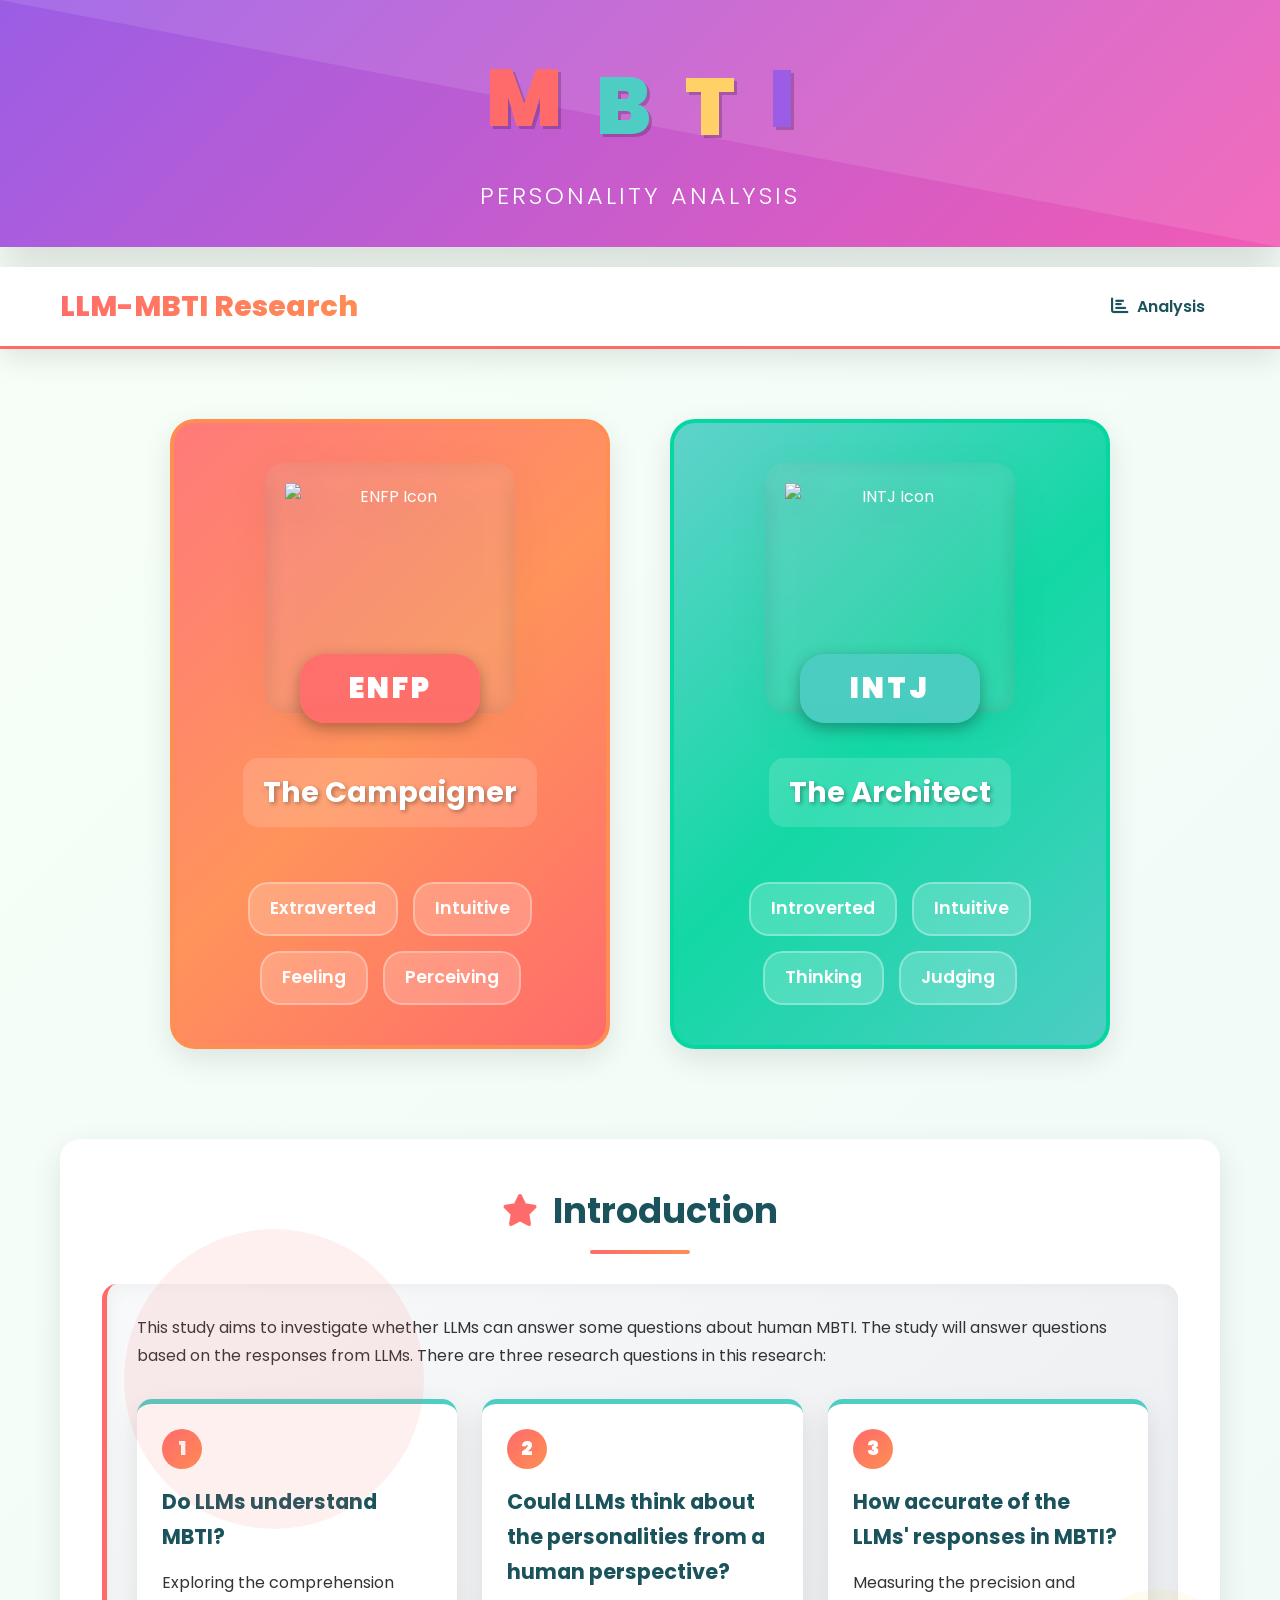
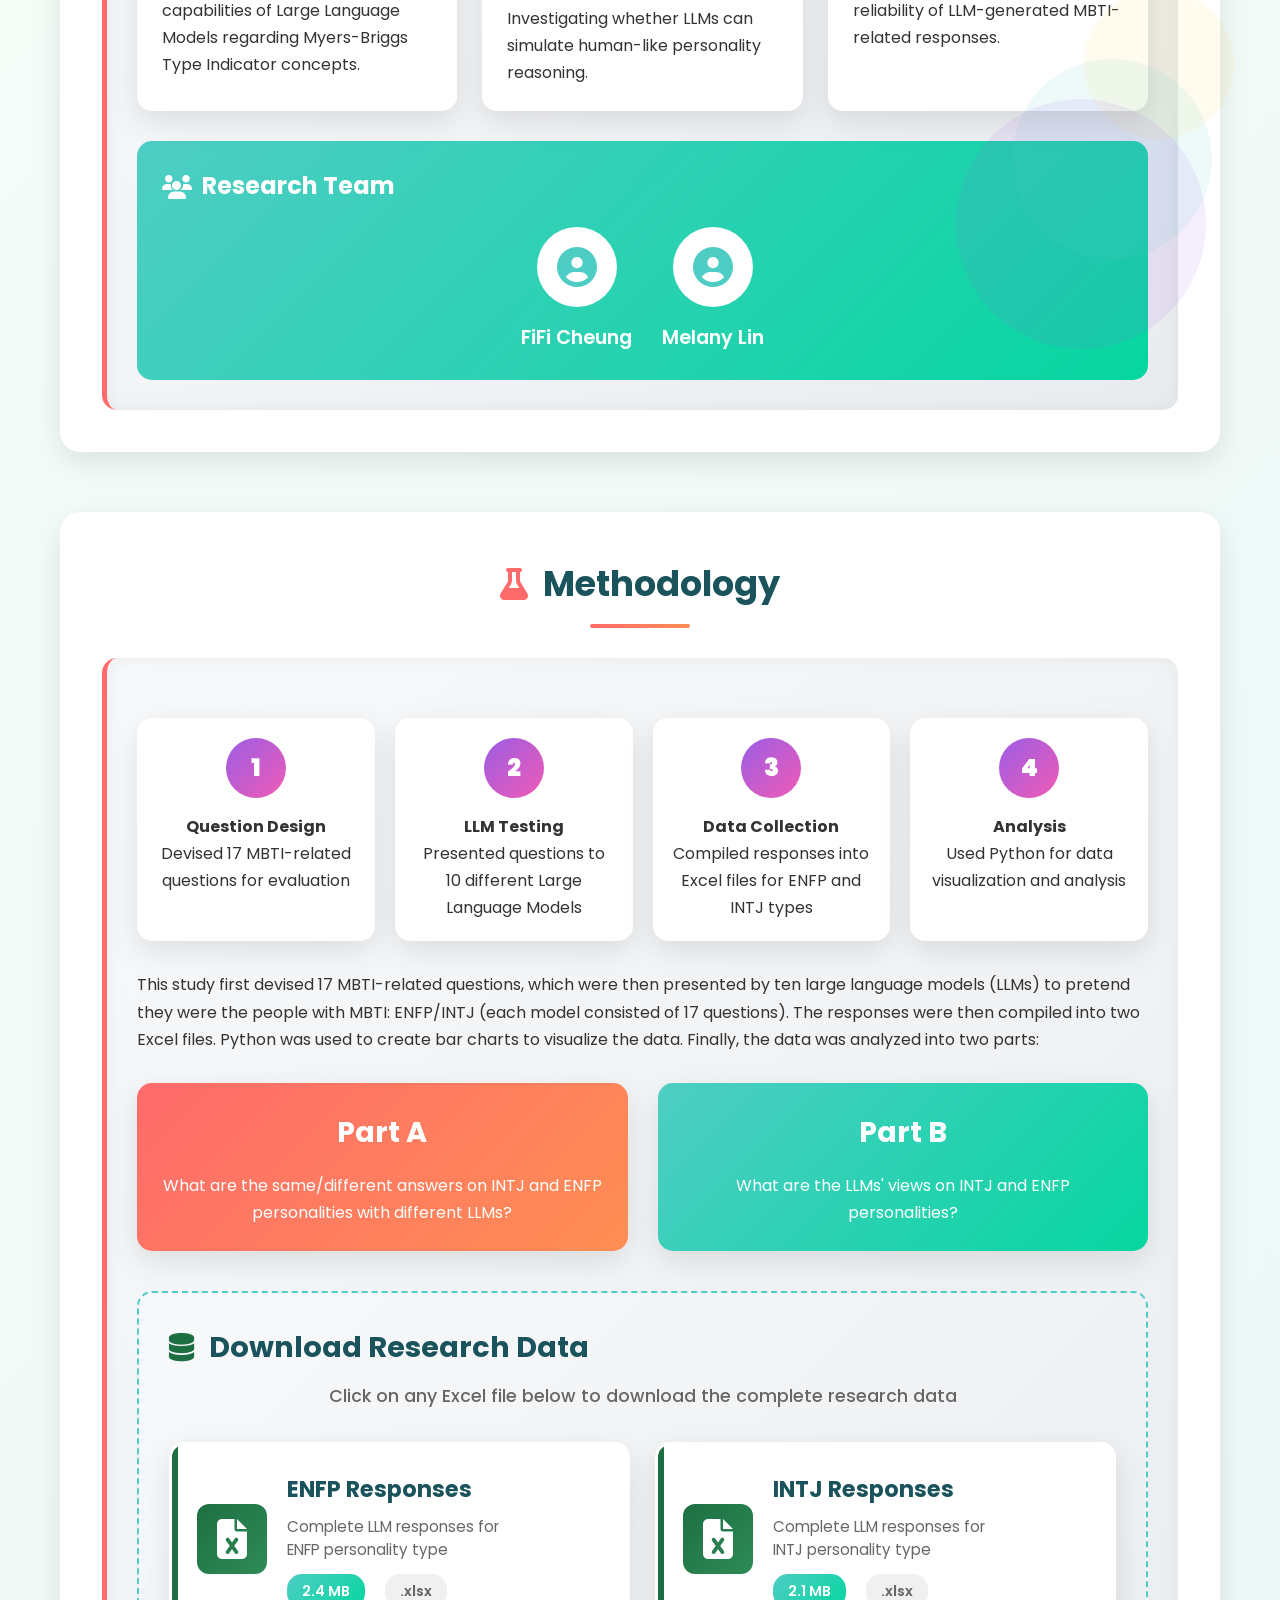
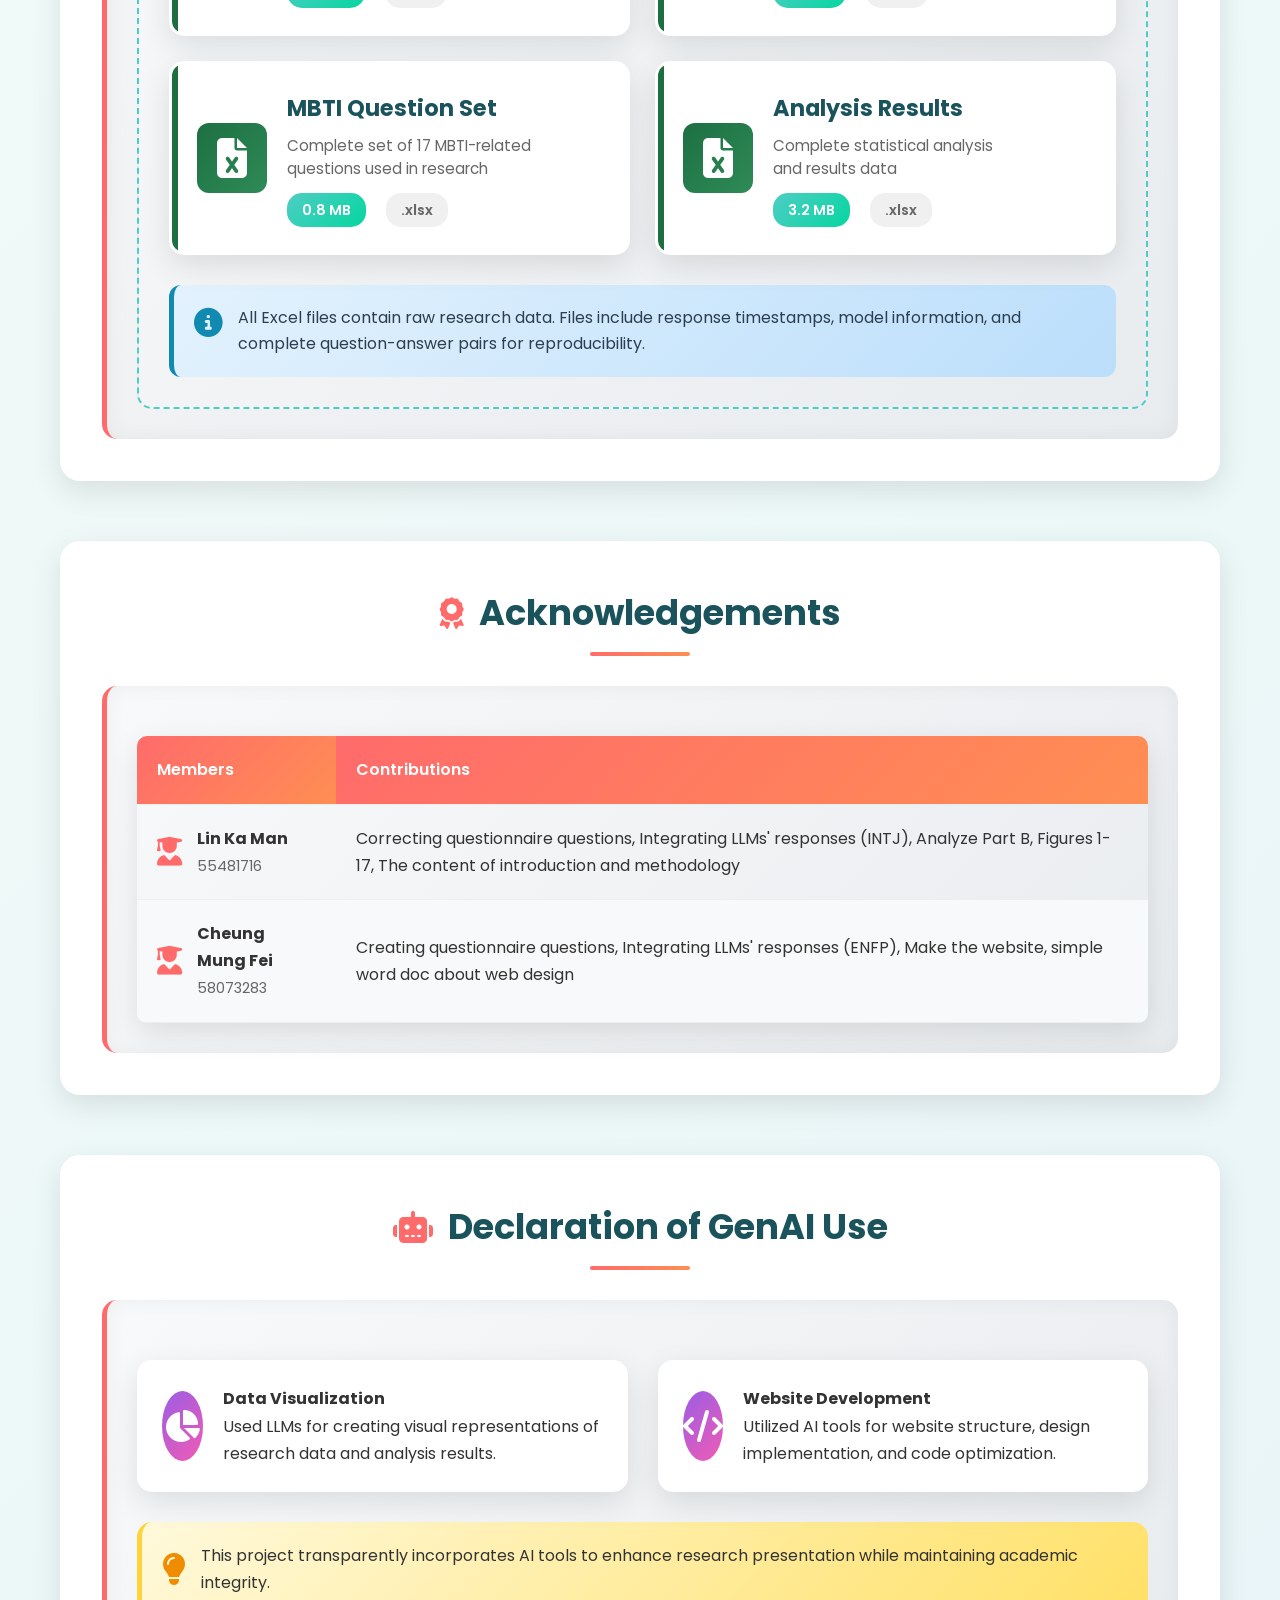
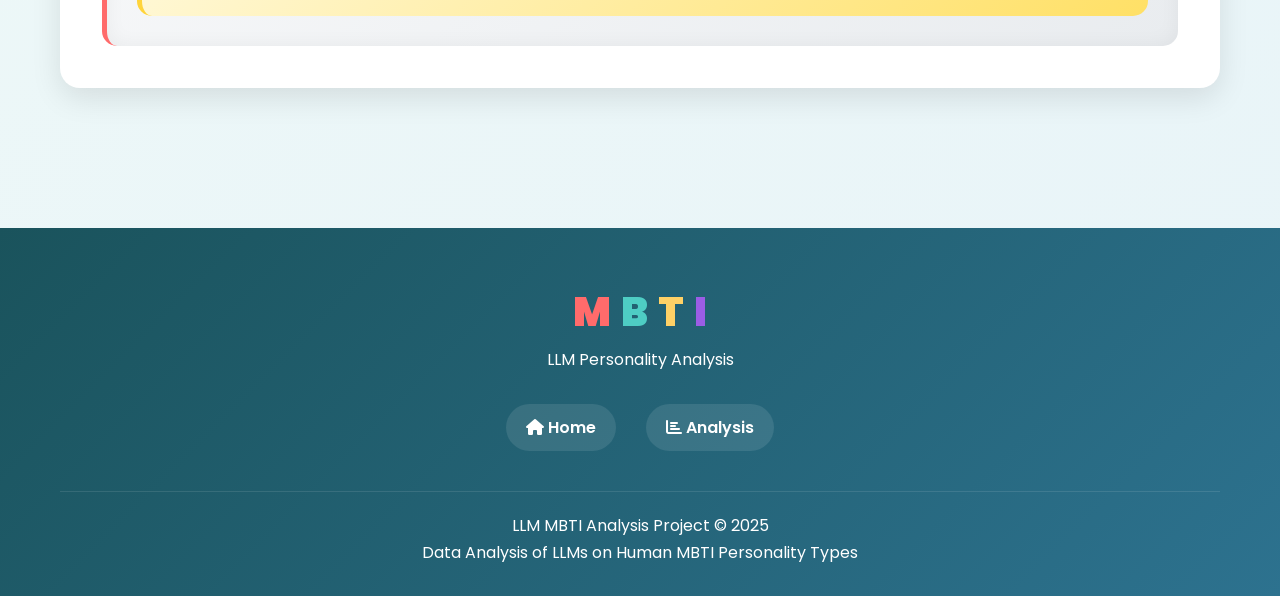
==== index.html @ 57692fe9 "Update index.html Fix: Update image paths for GitHub Pages - Added ./ prefix to all image paths - " ====
<!DOCTYPE html>
<html lang="en">
<head>
    <meta charset="UTF-8">
    <meta name="viewport" content="width=device-width, initial-scale=1.0">
    <title>LLM MBTI Analysis - Home</title>
    <link rel="stylesheet" href="styles.css">
    <link rel="stylesheet" href="https://cdnjs.cloudflare.com/ajax/libs/font-awesome/6.4.0/css/all.min.css">
    <link href="https://fonts.googleapis.com/css2?family=Poppins:wght@300;400;600;700;800&family=Quicksand:wght@400;500;600&display=swap" rel="stylesheet">
</head>
<body>
    <!-- MBTI Big Heading -->
    <div class="mbti-header">
        <div class="mbti-container">
            <div class="mbti-letter">M</div>
            <div class="mbti-letter">B</div>
            <div class="mbti-letter">T</div>
            <div class="mbti-letter">I</div>
            <div class="mbti-subtitle">Personality Analysis</div>
        </div>
    </div>

    <nav class="navbar">
        <div class="nav-container">
            <a href="index.html" class="logo">LLM-MBTI Research</a>
            <ul class="nav-menu">
                <li><a href="index.html" class="active"><i class="fas fa-home"></i> Home</a></li>
                <li><a href="analysis.html"><i class="fas fa-chart-bar"></i> Analysis</a></li>
            </ul>
            <div class="nav-toggle">
                <i class="fas fa-bars"></i>
            </div>
        </div>
    </nav>

    <div class="personality-banner">
        <div class="personality-type enfp">
            <!-- Replace this with your ENFP image -->
            <div class="type-image-container">
                <img src="./images/enfp-icon.png" alt="ENFP Icon" class="type-image">
                <div class="type-label">ENFP</div>
            </div>
            <div class="type-desc">The Campaigner</div>
            <div class="type-traits">
                <span class="trait">Extraverted</span>
                <span class="trait">Intuitive</span>
                <span class="trait">Feeling</span>
                <span class="trait">Perceiving</span>
            </div>
        </div>
        <div class="personality-type intj">
            <!-- Replace this with your INTJ image -->
            <div class="type-image-container">
                <img src="./images/intj-icon.png" alt="INTJ Icon" class="type-image">
                <div class="type-label">INTJ</div>
            </div>
            <div class="type-desc">The Architect</div>
            <div class="type-traits">
                <span class="trait">Introverted</span>
                <span class="trait">Intuitive</span>
                <span class="trait">Thinking</span>
                <span class="trait">Judging</span>
            </div>
        </div>
    </div>

    <main class="container">
        <div class="floating-shapes">
            <div class="shape shape1"></div>
            <div class="shape shape2"></div>
            <div class="shape shape3"></div>
            <div class="shape shape4"></div>
        </div>

        <section class="section intro-section">
            <div class="section-header">
                <h2><i class="fas fa-star"></i> Introduction</h2>
                <div class="section-underline"></div>
            </div>
            <div class="content-box intro-box">
                <p>This study aims to investigate whether LLMs can answer some questions about human MBTI. The study will answer questions based on the responses from LLMs. There are three research questions in this research:</p>
                <div class="research-questions">
                    <div class="question-card">
                        <div class="question-number">1</div>
                        <h3>Do LLMs understand MBTI?</h3>
                        <p>Exploring the comprehension capabilities of Large Language Models regarding Myers-Briggs Type Indicator concepts.</p>
                    </div>
                    <div class="question-card">
                        <div class="question-number">2</div>
                        <h3>Could LLMs think about the personalities from a human perspective?</h3>
                        <p>Investigating whether LLMs can simulate human-like personality reasoning.</p>
                    </div>
                    <div class="question-card">
                        <div class="question-number">3</div>
                        <h3>How accurate of the LLMs' responses in MBTI?</h3>
                        <p>Measuring the precision and reliability of LLM-generated MBTI-related responses.</p>
                    </div>
                </div>
                <div class="team-info">
                    <h4><i class="fas fa-users"></i> Research Team</h4>
                    <div class="team-members">
                        <div class="member">
                            <div class="member-avatar">
                                <i class="fas fa-user-circle"></i>
                            </div>
                            <div class="member-name">FiFi Cheung</div>
                        </div>
                        <div class="member">
                            <div class="member-avatar">
                                <i class="fas fa-user-circle"></i>
                            </div>
                            <div class="member-name">Melany Lin</div>
                        </div>
                    </div>
                </div>
            </div>
        </section>

                <section class="section methodology-section">
            <div class="section-header">
                <h2><i class="fas fa-flask"></i> Methodology</h2>
                <div class="section-underline"></div>
            </div>
            <div class="content-box methodology-box">
                <div class="methodology-steps">
                    <div class="step">
                        <div class="step-icon">1</div>
                        <h4>Question Design</h4>
                        <p>Devised 17 MBTI-related questions for evaluation</p>
                    </div>
                    <div class="step">
                        <div class="step-icon">2</div>
                        <h4>LLM Testing</h4>
                        <p>Presented questions to 10 different Large Language Models</p>
                    </div>
                    <div class="step">
                        <div class="step-icon">3</div>
                        <h4>Data Collection</h4>
                        <p>Compiled responses into Excel files for ENFP and INTJ types</p>
                    </div>
                    <div class="step">
                        <div class="step-icon">4</div>
                        <h4>Analysis</h4>
                        <p>Used Python for data visualization and analysis</p>
                    </div>
                </div>
                
                <p>This study first devised 17 MBTI-related questions, which were then presented by ten large language models (LLMs) to pretend they were the people with MBTI: ENFP/INTJ (each model consisted of 17 questions). The responses were then compiled into two Excel files. Python was used to create bar charts to visualize the data. Finally, the data was analyzed into two parts:</p>
                <div class="analysis-parts">
                    <div class="part-card part-a">
                        <h4>Part A</h4>
                        <p>What are the same/different answers on INTJ and ENFP personalities with different LLMs?</p>
                    </div>
                    <div class="part-card part-b">
                        <h4>Part B</h4>
                        <p>What are the LLMs' views on INTJ and ENFP personalities?</p>
                    </div>
                </div>
                
                <div class="excel-files-section">
                    <h3><i class="fas fa-database"></i> Download Research Data</h3>
                    <p class="section-subtitle">Click on any Excel file below to download the complete research data</p>
                    
                    <div class="excel-files-grid">
                        <!-- Excel File 1: ENFP Short responses -->
                        <a href="files/ENFP__Short responses.xlsx" class="excel-file" download>
                            <div class="excel-icon">
                                <i class="fas fa-file-excel"></i>
                            </div>
                            <div class="excel-content">
                                <h4>ENFP Responses</h4>
                                <p>Complete LLM responses for ENFP personality type</p>
                                <div class="file-details">
                                    <span class="file-size">2.4 MB</span>
                                    <span class="file-type">.xlsx</span>
                                </div>
                            </div>
                            <div class="download-btn">
                                <i class="fas fa-download"></i>
                            </div>
                        </a>

                        <!-- Excel File 2: ENFP Long response-->
                        <a href="files/ENFP__Long response.xlsx" class="excel-file" download>
                            <div class="excel-icon">
                                <i class="fas fa-file-excel"></i>
                            </div>
                            <div class="excel-content">
                                <h4>INTJ Responses</h4>
                                <p>Complete LLM responses for INTJ personality type</p>
                                <div class="file-details">
                                    <span class="file-size">2.1 MB</span>
                                    <span class="file-type">.xlsx</span>
                                </div>
                            </div>
                            <div class="download-btn">
                                <i class="fas fa-download"></i>
                            </div>
                        </a>

                        <!-- Excel File 3: INTJ__Short responses-->
                        <a href="files/INTJ__Short responses.xlsx" class="excel-file" download>
                            <div class="excel-icon">
                                <i class="fas fa-file-excel"></i>
                            </div>
                            <div class="excel-content">
                                <h4>MBTI Question Set</h4>
                                <p>Complete set of 17 MBTI-related questions used in research</p>
                                <div class="file-details">
                                    <span class="file-size">0.8 MB</span>
                                    <span class="file-type">.xlsx</span>
                                </div>
                            </div>
                            <div class="download-btn">
                                <i class="fas fa-download"></i>
                            </div>
                        </a>

                        <!-- Excel File 4: INTJ__Long response -->
                        <a href="files/INTJ__Long response.xlsx" class="excel-file" download>
                            <div class="excel-icon">
                                <i class="fas fa-file-excel"></i>
                            </div>
                            <div class="excel-content">
                                <h4>Analysis Results</h4>
                                <p>Complete statistical analysis and results data</p>
                                <div class="file-details">
                                    <span class="file-size">3.2 MB</span>
                                    <span class="file-type">.xlsx</span>
                                </div>
                            </div>
                            <div class="download-btn">
                                <i class="fas fa-download"></i>
                            </div>
                        </a>
                    </div>
                    
                    <div class="data-notes">
                        <i class="fas fa-info-circle"></i>
                        <p>All Excel files contain raw research data. Files include response timestamps, model information, and complete question-answer pairs for reproducibility.</p>
                    </div>
                </div>
            </div>
        </section>

        <section class="section acknowledgement-section">
            <div class="section-header">
                <h2><i class="fas fa-award"></i> Acknowledgements</h2>
                <div class="section-underline"></div>
            </div>
            <div class="content-box">
                <table class="ack-table">
                    <thead>
                        <tr>
                            <th>Members</th>
                            <th>Contributions</th>
                        </tr>
                    </thead>
                    <tbody>
                        <tr>
                            <td class="member-cell">
                                <div class="member-highlight">
                                    <i class="fas fa-user-graduate"></i>
                                    <div>
                                        <strong>Lin Ka Man</strong><br>
                                        <span class="student-id">55481716</span>
                                    </div>
                                </div>
                            </td>
                            <td>Correcting questionnaire questions, Integrating LLMs' responses (INTJ), Analyze Part B, Figures 1-17, The content of introduction and methodology</td>
                        </tr>
                        <tr>
                            <td class="member-cell">
                                <div class="member-highlight">
                                    <i class="fas fa-user-graduate"></i>
                                    <div>
                                        <strong>Cheung Mung Fei</strong><br>
                                        <span class="student-id">58073283</span>
                                    </div>
                                </div>
                            </td>
                            <td>Creating questionnaire questions, Integrating LLMs' responses (ENFP), Make the website, simple word doc about web design</td>
                        </tr>
                    </tbody>
                </table>
            </div>
        </section>

        <section class="section declaration-section">
            <div class="section-header">
                <h2><i class="fas fa-robot"></i> Declaration of GenAI Use</h2>
                <div class="section-underline"></div>
            </div>
            <div class="content-box">
                <div class="genai-usage">
                    <div class="genai-item">
                        <div class="genai-icon">
                            <i class="fas fa-chart-pie"></i>
                        </div>
                        <div class="genai-content">
                            <h4>Data Visualization</h4>
                            <p>Used LLMs for creating visual representations of research data and analysis results.</p>
                        </div>
                    </div>
                    <div class="genai-item">
                        <div class="genai-icon">
                            <i class="fas fa-code"></i>
                        </div>
                        <div class="genai-content">
                            <h4>Website Development</h4>
                            <p>Utilized AI tools for website structure, design implementation, and code optimization.</p>
                        </div>
                    </div>
                </div>
                <div class="genai-note">
                    <i class="fas fa-lightbulb"></i>
                    <p>This project transparently incorporates AI tools to enhance research presentation while maintaining academic integrity.</p>
                </div>
            </div>
        </section>
    </main>

    <footer>
        <div class="footer-content">
            <div class="footer-logo">
                <div class="mbti-mini">
                    <span>M</span><span>B</span><span>T</span><span>I</span>
                </div>
                <p>LLM Personality Analysis</p>
            </div>
            <div class="footer-links">
                <a href="index.html"><i class="fas fa-home"></i> Home</a>
                <a href="analysis.html"><i class="fas fa-chart-bar"></i> Analysis</a>
            </div>
            <div class="footer-copyright">
                <p>LLM MBTI Analysis Project &copy; 2025</p>
                <p>Data Analysis of LLMs on Human MBTI Personality Types</p>
            </div>
        </div>
    </footer>

    <script>
        // Toggle mobile menu
        document.querySelector('.nav-toggle').addEventListener('click', function() {
            document.querySelector('.nav-menu').classList.toggle('show');
        });

        // Animate MBTI letters on scroll
        window.addEventListener('scroll', function() {
            const letters = document.querySelectorAll('.mbti-letter');
            letters.forEach((letter, index) => {
                const scrollPosition = window.scrollY;
                letter.style.transform = `translateY(${Math.sin(scrollPosition / 200 + index) * 10}px)`;
            });
        });

        // Add hover effects to personality types
        document.querySelectorAll('.personality-type').forEach(type => {
            type.addEventListener('mouseenter', function() {
                const image = this.querySelector('.type-image');
                if (image) {
                    image.style.transform = 'scale(1.15) rotate(5deg)';
                }
            });
            
            type.addEventListener('mouseleave', function() {
                const image = this.querySelector('.type-image');
                if (image) {
                    image.style.transform = 'scale(1) rotate(0deg)';
                }
            });
        });
    </script>
</body>
</html>
---- styles.css ----
/* styles.css - Creative Colorful MBTI Design */
* {
    margin: 0;
    padding: 0;
    box-sizing: border-box;
    font-family: 'Poppins', 'Segoe UI', sans-serif;
}

:root {
    --primary: #FF6B6B;
    --secondary: #4ECDC4;
    --accent1: #FFD166;
    --accent2: #06D6A0;
    --accent3: #118AB2;
    --dark: #1A535C;
    --light: #F7FFF7;
    --purple: #9B5DE5;
    --pink: #F15BB5;
    --gradient1: linear-gradient(135deg, #FF6B6B, #FF8E53);
    --gradient2: linear-gradient(135deg, #4ECDC4, #06D6A0);
    --gradient3: linear-gradient(135deg, #9B5DE5, #F15BB5);
    --shadow: 0 10px 30px rgba(0, 0, 0, 0.1);
    --shadow-heavy: 0 15px 40px rgba(0, 0, 0, 0.15);
}

body {
    background: linear-gradient(135deg, #F7FFF7 0%, #E8F4F8 100%);
    color: #333;
    line-height: 1.7;
    overflow-x: hidden;
    position: relative;
}

.container {
    max-width: 1200px;
    margin: 0 auto;
    padding: 20px;
    position: relative;
    z-index: 2;
}

/* MBTI Big Header */
.mbti-header {
    background: var(--gradient3);
    padding: 30px 0;
    text-align: center;
    position: relative;
    overflow: hidden;
    box-shadow: var(--shadow-heavy);
    margin-bottom: 20px;
}

.mbti-header::before {
    content: '';
    position: absolute;
    top: 0;
    left: 0;
    right: 0;
    bottom: 0;
    background: url('data:image/svg+xml,<svg xmlns="http://www.w3.org/2000/svg" viewBox="0 0 100 100" preserveAspectRatio="none"><path d="M0,0 L100,0 L100,100 Z" fill="rgba(255,255,255,0.1)"/></svg>');
    background-size: cover;
}

.mbti-container {
    position: relative;
    z-index: 2;
}

.mbti-letter {
    display: inline-block;
    font-size: 5rem;
    font-weight: 900;
    margin: 0 15px;
    color: white;
    text-shadow: 3px 3px 0 rgba(0,0,0,0.2);
    transition: all 0.3s ease;
    animation: float 3s ease-in-out infinite;
}

@keyframes float {
    0%, 100% { transform: translateY(0px); }
    50% { transform: translateY(-15px); }
}

.mbti-letter:nth-child(1) { 
    color: #FF6B6B; 
    animation-delay: 0s;
}
.mbti-letter:nth-child(2) { 
    color: #4ECDC4; 
    animation-delay: 0.2s;
}
.mbti-letter:nth-child(3) { 
    color: #FFD166; 
    animation-delay: 0.4s;
}
.mbti-letter:nth-child(4) { 
    color: #9B5DE5; 
    animation-delay: 0.6s;
}

.mbti-subtitle {
    font-size: 1.5rem;
    color: white;
    margin-top: 10px;
    font-weight: 300;
    letter-spacing: 3px;
    text-transform: uppercase;
}

/* Navigation */
.navbar {
    background: white;
    padding: 15px 0;
    box-shadow: var(--shadow);
    position: sticky;
    top: 0;
    z-index: 1000;
    border-bottom: 3px solid var(--primary);
}

.nav-container {
    max-width: 1200px;
    margin: 0 auto;
    display: flex;
    justify-content: space-between;
    align-items: center;
    padding: 0 20px;
}

.logo {
    font-size: 1.8rem;
    font-weight: 800;
    color: var(--dark);
    text-decoration: none;
    background: var(--gradient1);
    background-clip: text;
    -webkit-background-clip: text;
    -webkit-text-fill-color: transparent;
}

.nav-menu {
    display: flex;
    list-style: none;
}

.nav-menu li {
    margin-left: 25px;
    position: relative;
}

.nav-menu a {
    color: var(--dark);
    text-decoration: none;
    font-weight: 600;
    padding: 10px 15px;
    border-radius: 25px;
    transition: all 0.3s ease;
    display: flex;
    align-items: center;
    gap: 8px;
    position: relative;
    overflow: hidden;
}

.nav-menu a::before {
    content: '';
    position: absolute;
    top: 0;
    left: -100%;
    width: 100%;
    height: 100%;
    background: var(--gradient1);
    transition: all 0.4s ease;
    z-index: -1;
}

.nav-menu a:hover::before {
    left: 0;
}

.nav-menu a:hover, .nav-menu a.active {
    color: white;
    transform: translateY(-3px);
}

.nav-menu a i {
    font-size: 1.1rem;
}

.nav-toggle {
    display: none;
    font-size: 1.5rem;
    cursor: pointer;
    color: var(--primary);
}

/* Personality Banner */
.personality-banner {
    display: flex;
    justify-content: center;
    gap: 60px;
    margin: 40px auto;
    max-width: 1000px;
    padding: 30px;
}

.personality-type {
    flex: 1;
    padding: 40px 30px;
    border-radius: 25px;
    text-align: center;
    transition: all 0.4s ease;
    cursor: pointer;
    box-shadow: var(--shadow);
    min-height: 500px;
    display: flex;
    flex-direction: column;
    align-items: center;
    justify-content: center;
    position: relative;
    overflow: hidden;
}

.personality-type::before {
    content: '';
    position: absolute;
    top: 0;
    left: 0;
    right: 0;
    bottom: 0;
    background: linear-gradient(135deg, rgba(255,255,255,0.1), rgba(255,255,255,0));
    z-index: 1;
}

.personality-type > * {
    position: relative;
    z-index: 2;
}

.personality-type:hover {
    transform: translateY(-15px) scale(1.03);
    box-shadow: var(--shadow-heavy);
}

.enfp {
    background: linear-gradient(135deg, #FF6B6B 0%, #FF8E53 50%, #FF6B6B 100%);
    color: white;
    border: 4px solid #FF8E53;
}

.intj {
    background: linear-gradient(135deg, #4ECDC4 0%, #06D6A0 50%, #4ECDC4 100%);
    color: white;
    border: 4px solid #06D6A0;
}

.type-image-container {
    margin-bottom: 25px;
    position: relative;
    width: 250px;
    height: 250px;
    display: flex;
    align-items: center;
    justify-content: center;
}

.type-image {
    width: 100%;
    height: 100%;
    object-fit: contain;
    filter: drop-shadow(0 10px 20px rgba(0,0,0,0.3));
    transition: all 0.5s ease;
    border-radius: 20px;
    background: rgba(255, 255, 255, 0.1);
    padding: 20px;
    backdrop-filter: blur(10px);
}

.type-label {
    position: absolute;
    bottom: -10px;
    left: 50%;
    transform: translateX(-50%);
    background: rgba(0, 0, 0, 0.7);
    color: white;
    padding: 10px 30px;
    border-radius: 25px;
    font-size: 1.8rem;
    font-weight: 900;
    letter-spacing: 3px;
    text-transform: uppercase;
    box-shadow: 0 5px 15px rgba(0,0,0,0.3);
    min-width: 180px;
    text-align: center;
}

.enfp .type-label {
    background: rgba(255, 107, 107, 0.9);
}

.intj .type-label {
    background: rgba(78, 205, 196, 0.9);
}

.type-desc {
    font-size: 1.8rem;
    font-weight: 700;
    margin: 20px 0 30px;
    color: white;
    text-shadow: 2px 2px 4px rgba(0,0,0,0.3);
    padding: 10px 20px;
    background: rgba(255, 255, 255, 0.15);
    border-radius: 15px;
    backdrop-filter: blur(5px);
}

.type-traits {
    display: flex;
    flex-wrap: wrap;
    justify-content: center;
    gap: 15px;
    margin-top: 25px;
    max-width: 300px;
}

.trait {
    background: rgba(255, 255, 255, 0.2);
    padding: 10px 20px;
    border-radius: 20px;
    font-weight: 600;
    font-size: 1.1rem;
    backdrop-filter: blur(5px);
    border: 2px solid rgba(255, 255, 255, 0.3);
    transition: all 0.3s ease;
}

.trait:hover {
    background: rgba(255, 255, 255, 0.3);
    transform: translateY(-3px);
}

/* Floating Shapes */
.floating-shapes {
    position: fixed;
    width: 100%;
    height: 100%;
    pointer-events: none;
    z-index: 1;
}

.shape {
    position: absolute;
    border-radius: 50%;
    opacity: 0.1;
    animation: floatShape 20s infinite linear;
}

.shape1 {
    width: 300px;
    height: 300px;
    background: var(--primary);
    top: 10%;
    left: 5%;
    animation-delay: 0s;
}

.shape2 {
    width: 200px;
    height: 200px;
    background: var(--secondary);
    bottom: 20%;
    right: 10%;
    animation-delay: 5s;
}

.shape3 {
    width: 150px;
    height: 150px;
    background: var(--accent1);
    top: 50%;
    left: 80%;
    animation-delay: 10s;
}

.shape4 {
    width: 250px;
    height: 250px;
    background: var(--purple);
    bottom: 10%;
    left: 70%;
    animation-delay: 15s;
}

@keyframes pulse-glow {
    0%, 100% { 
        filter: drop-shadow(0 10px 20px rgba(0,0,0,0.3)) brightness(1);
    }
    50% { 
        filter: drop-shadow(0 15px 30px rgba(0,0,0,0.4)) brightness(1.1);
    }
}

.enfp .type-image {
    animation: pulse-glow 3s ease-in-out infinite;
}

.intj .type-image {
    animation: pulse-glow 3s ease-in-out infinite 1.5s;
}

@media (max-width: 992px) {
    .type-image-container {
        width: 200px;
        height: 200px;
    }
    
    .type-label {
        font-size: 1.5rem;
        min-width: 150px;
        padding: 8px 20px;
    }
    
    .type-desc {
        font-size: 1.5rem;
    }
    
    .personality-banner {
        gap: 30px;
        padding: 20px;
    }
}

@media (max-width: 768px) {
    .personality-banner {
        flex-direction: column;
        align-items: center;
        gap: 40px;
    }
    
    .personality-type {
        width: 90%;
        min-height: 450px;
    }
    
    .type-image-container {
        width: 180px;
        height: 180px;
    }
    
    .type-traits {
        gap: 10px;
    }
    
    .trait {
        padding: 8px 15px;
        font-size: 1rem;
    }
}

@media (max-width: 480px) {
    .type-image-container {
        width: 150px;
        height: 150px;
    }
    
    .type-label {
        font-size: 1.3rem;
        min-width: 130px;
        padding: 6px 15px;
    }
    
    .type-desc {
        font-size: 1.3rem;
    }
    
    .personality-type {
        padding: 30px 20px;
        min-height: 400px;
    }
}

/* Sections */
.section {
    margin-bottom: 60px;
    background: white;
    border-radius: 20px;
    padding: 40px;
    box-shadow: var(--shadow);
    position: relative;
    overflow: hidden;
    border: 2px solid transparent;
    transition: all 0.3s ease;
}

.section:hover {
    border-color: var(--primary);
    box-shadow: var(--shadow-heavy);
}

.section-header {
    margin-bottom: 30px;
    text-align: center;
}

.section-header h2 {
    color: var(--dark);
    font-size: 2.2rem;
    margin-bottom: 10px;
    display: flex;
    align-items: center;
    justify-content: center;
    gap: 15px;
}

.section-header h2 i {
    color: var(--primary);
    font-size: 2rem;
}

.section-subtitle {
    color: var(--accent3);
    font-size: 1.2rem;
    margin-bottom: 15px;
    font-weight: 500;
}

.section-underline {
    height: 4px;
    width: 100px;
    background: var(--gradient1);
    margin: 0 auto;
    border-radius: 2px;
}

/* Content Boxes */
.content-box {
    padding: 30px;
    background: linear-gradient(135deg, #f8f9fa 0%, #e9ecef 100%);
    border-radius: 15px;
    border-left: 5px solid var(--primary);
    box-shadow: inset 0 0 20px rgba(0,0,0,0.05);
}

/* Research Questions */
.research-questions {
    display: grid;
    grid-template-columns: repeat(auto-fit, minmax(300px, 1fr));
    gap: 25px;
    margin: 30px 0;
}

.question-card {
    background: white;
    padding: 25px;
    border-radius: 15px;
    box-shadow: var(--shadow);
    transition: all 0.3s ease;
    border-top: 5px solid var(--secondary);
}

.question-card:hover {
    transform: translateY(-10px);
    box-shadow: var(--shadow-heavy);
}

.question-number {
    display: inline-block;
    width: 40px;
    height: 40px;
    background: var(--gradient1);
    color: white;
    border-radius: 50%;
    text-align: center;
    line-height: 40px;
    font-weight: 900;
    font-size: 1.2rem;
    margin-bottom: 15px;
}

.question-card h3 {
    color: var(--dark);
    margin-bottom: 15px;
    font-size: 1.3rem;
}

/* Team Info */
.team-info {
    margin-top: 30px;
    padding: 25px;
    background: var(--gradient2);
    border-radius: 15px;
    color: white;
}

.team-info h4 {
    margin-bottom: 20px;
    font-size: 1.5rem;
    display: flex;
    align-items: center;
    gap: 10px;
}

.team-members {
    display: flex;
    gap: 30px;
    justify-content: center;
}

.member {
    text-align: center;
}

.member-avatar {
    width: 80px;
    height: 80px;
    background: white;
    border-radius: 50%;
    display: flex;
    align-items: center;
    justify-content: center;
    margin: 0 auto 15px;
    color: var(--secondary);
    font-size: 2.5rem;
}

.member-name {
    font-weight: 600;
    font-size: 1.2rem;
}

/* Methodology Steps */
.methodology-steps {
    display: grid;
    grid-template-columns: repeat(auto-fit, minmax(200px, 1fr));
    gap: 20px;
    margin: 30px 0;
}

.step {
    text-align: center;
    padding: 20px;
    background: white;
    border-radius: 15px;
    box-shadow: var(--shadow);
    transition: all 0.3s ease;
}

.step:hover {
    transform: scale(1.05);
}

.step-icon {
    width: 60px;
    height: 60px;
    background: var(--gradient3);
    color: white;
    border-radius: 50%;
    line-height: 60px;
    font-size: 1.5rem;
    font-weight: 900;
    margin: 0 auto 15px;
}

.analysis-parts {
    display: flex;
    gap: 30px;
    margin: 30px 0;
}

.part-card {
    flex: 1;
    padding: 25px;
    border-radius: 15px;
    color: white;
    text-align: center;
    box-shadow: var(--shadow);
}

.part-a {
    background: var(--gradient1);
}

.part-b {
    background: var(--gradient2);
}

.part-card h4 {
    font-size: 1.8rem;
    margin-bottom: 15px;
}

/* Excel Files Section */
.excel-files-section {
    margin-top: 40px;
    padding: 30px;
    background: linear-gradient(135deg, #f8f9fa 0%, #e9ecef 100%);
    border-radius: 15px;
    border: 2px dashed var(--secondary);
}

.excel-files-section h3 {
    color: var(--dark);
    margin-bottom: 10px;
    display: flex;
    align-items: center;
    gap: 15px;
    font-size: 1.8rem;
}

.excel-files-section h3 i {
    color: #1D6F42;
}

.excel-files-section .section-subtitle {
    color: #666;
    font-size: 1.1rem;
    margin-bottom: 30px;
    text-align: center;
}

/* Excel Files Grid */
.excel-files-grid {
    display: grid;
    grid-template-columns: repeat(auto-fit, minmax(300px, 1fr));
    gap: 25px;
    margin: 30px 0;
}

/* Excel File Card */
.excel-file {
    background: white;
    border-radius: 15px;
    padding: 25px;
    display: flex;
    align-items: center;
    gap: 20px;
    text-decoration: none;
    color: inherit;
    box-shadow: var(--shadow);
    transition: all 0.4s ease;
    border: 3px solid transparent;
    position: relative;
    overflow: hidden;
}

.excel-file::before {
    content: '';
    position: absolute;
    top: 0;
    left: 0;
    width: 6px;
    height: 100%;
    background: #1D6F42;
    transition: width 0.3s ease;
}

.excel-file:hover {
    transform: translateY(-10px) scale(1.02);
    box-shadow: var(--shadow-heavy);
    border-color: #1D6F42;
}

.excel-file:hover::before {
    width: 100%;
    opacity: 0.1;
}

.excel-icon {
    width: 70px;
    height: 70px;
    background: linear-gradient(135deg, #1D6F42, #2e8b57);
    border-radius: 12px;
    display: flex;
    align-items: center;
    justify-content: center;
    color: white;
    font-size: 2.5rem;
    flex-shrink: 0;
    transition: all 0.3s ease;
    z-index: 2;
}

.excel-file:hover .excel-icon {
    transform: rotate(15deg) scale(1.1);
    background: linear-gradient(135deg, #FF6B6B, #FF8E53);
}

.excel-content {
    flex: 1;
    z-index: 2;
}

.excel-content h4 {
    color: var(--dark);
    margin-bottom: 8px;
    font-size: 1.4rem;
    transition: color 0.3s ease;
}

.excel-file:hover .excel-content h4 {
    color: #1D6F42;
}

.excel-content p {
    color: #666;
    font-size: 0.95rem;
    margin-bottom: 12px;
    line-height: 1.5;
}

.file-details {
    display: flex;
    gap: 20px;
    font-size: 0.9rem;
}

.file-size {
    background: var(--gradient2);
    color: white;
    padding: 5px 15px;
    border-radius: 15px;
    font-weight: 600;
}

.file-type {
    background: #f0f0f0;
    color: #666;
    padding: 5px 15px;
    border-radius: 15px;
    font-weight: 600;
}

.download-btn {
    width: 50px;
    height: 50px;
    background: var(--gradient1);
    color: white;
    border-radius: 50%;
    display: flex;
    align-items: center;
    justify-content: center;
    font-size: 1.5rem;
    flex-shrink: 0;
    transition: all 0.3s ease;
    z-index: 2;
    opacity: 0;
    transform: translateX(20px);
}

.excel-file:hover .download-btn {
    opacity: 1;
    transform: translateX(0);
}

.download-btn:hover {
    background: var(--gradient3);
    transform: scale(1.1);
}

/* Data Notes */
.data-notes {
    margin-top: 30px;
    padding: 20px;
    background: linear-gradient(135deg, #e3f2fd, #bbdefb);
    border-radius: 12px;
    display: flex;
    align-items: flex-start;
    gap: 15px;
    border-left: 5px solid var(--accent3);
}

.data-notes i {
    color: var(--accent3);
    font-size: 1.8rem;
    margin-top: 3px;
}

.data-notes p {
    margin: 0;
    color: #2c3e50;
    font-size: 1rem;
    line-height: 1.6;
}

/* Responsive Design for Excel Files */
@media (max-width: 1200px) {
    .excel-files-grid {
        grid-template-columns: repeat(2, 1fr);
    }
}

@media (max-width: 768px) {
    .excel-files-grid {
        grid-template-columns: 1fr;
    }
    
    .excel-file {
        flex-direction: column;
        text-align: center;
        padding: 25px 20px;
    }
    
    .excel-icon {
        width: 80px;
        height: 80px;
        font-size: 3rem;
    }
    
    .download-btn {
        opacity: 1;
        transform: translateX(0);
        position: absolute;
        bottom: -15px;
        right: 20px;
        width: 40px;
        height: 40px;
        font-size: 1.2rem;
    }
    
    .file-details {
        justify-content: center;
    }
    
    .data-notes {
        flex-direction: column;
        text-align: center;
    }
}

@media (max-width: 480px) {
    .excel-files-section {
        padding: 20px;
    }
    
    .excel-files-section h3 {
        font-size: 1.5rem;
    }
    
    .excel-content h4 {
        font-size: 1.2rem;
    }
}

/* Tables */
.ack-table {
    width: 100%;
    border-collapse: collapse;
    margin-top: 20px;
    border-radius: 10px;
    overflow: hidden;
    box-shadow: var(--shadow);
}

.ack-table th, .ack-table td {
    padding: 20px;
    text-align: left;
    border-bottom: 1px solid #eee;
}

.ack-table th {
    background: var(--gradient1);
    color: white;
    font-weight: 600;
}

.ack-table tr:nth-child(even) {
    background-color: #f8f9fa;
}

.ack-table tr:hover {
    background-color: #e9ecef;
}

.member-cell {
    font-weight: 600;
}

.member-highlight {
    display: flex;
    align-items: center;
    gap: 15px;
}

.member-highlight i {
    font-size: 1.8rem;
    color: var(--primary);
}

.student-id {
    font-size: 0.9rem;
    color: #666;
    font-weight: normal;
}

/* GenAI Usage */
.genai-usage {
    display: flex;
    gap: 30px;
    margin: 30px 0;
}

.genai-item {
    flex: 1;
    display: flex;
    align-items: center;
    gap: 20px;
    padding: 25px;
    background: white;
    border-radius: 15px;
    box-shadow: var(--shadow);
}

.genai-icon {
    width: 70px;
    height: 70px;
    background: var(--gradient3);
    color: white;
    border-radius: 50%;
    display: flex;
    align-items: center;
    justify-content: center;
    font-size: 2rem;
}

.genai-note {
    background: linear-gradient(135deg, #fff9db, #ffe066);
    padding: 20px;
    border-radius: 15px;
    border-left: 5px solid #ffd43b;
    display: flex;
    align-items: center;
    gap: 15px;
}

.genai-note i {
    font-size: 2rem;
    color: #f08c00;
}

/* Figures */
.figure-container {
    margin: 40px 0;
    padding: 30px;
    background: white;
    border-radius: 15px;
    box-shadow: var(--shadow);
    border: 2px solid transparent;
    transition: all 0.3s ease;
}

.figure-container:hover {
    border-color: var(--secondary);
    box-shadow: var(--shadow-heavy);
}

.highlight-figure {
    border: 3px solid var(--accent1);
    background: linear-gradient(135deg, #fff9db, white);
}

.figure-header {
    display: flex;
    align-items: center;
    gap: 15px;
    margin-bottom: 20px;
}

.figure-badge {
    background: var(--gradient1);
    color: white;
    padding: 8px 20px;
    border-radius: 25px;
    font-weight: 700;
    font-size: 0.9rem;
}

.figure-title {
    color: var(--dark);
    font-size: 1.5rem;
    margin: 0;
}

.figure-subtitle {
    color: var(--accent3);
    font-size: 1.2rem;
    margin-bottom: 25px;
    text-align: center;
    font-weight: 500;
}

.figure-image {
    max-width: 100%;
    height: auto;
    display: block;
    margin: 25px auto;
    border-radius: 10px;
    box-shadow: 0 5px 20px rgba(0,0,0,0.1);
    border: 2px solid #eee;
    transition: all 0.3s ease;
}

.figure-image:hover {
    transform: scale(1.02);
}

.figure-analysis {
    display: grid;
    grid-template-columns: repeat(auto-fit, minmax(250px, 1fr));
    gap: 20px;
    margin-top: 30px;
}

.analysis-point {
    display: flex;
    align-items: center;
    gap: 15px;
    padding: 15px;
    background: #f8f9fa;
    border-radius: 10px;
    border-left: 4px solid var(--primary);
}

.point-icon {
    width: 40px;
    height: 40px;
    background: var(--gradient1);
    color: white;
    border-radius: 50%;
    display: flex;
    align-items: center;
    justify-content: center;
    font-size: 1.2rem;
}

/* Figure Grid */
.figure-grid {
    display: grid;
    grid-template-columns: repeat(auto-fit, minmax(400px, 1fr));
    gap: 30px;
    margin: 40px 0;
}

.figure-card {
    background: white;
    padding: 25px;
    border-radius: 15px;
    box-shadow: var(--shadow);
    transition: all 0.3s ease;
}

.figure-card:hover {
    transform: translateY(-10px);
}

.figure-insight {
    background: var(--gradient2);
    color: white;
    padding: 20px;
    border-radius: 10px;
    margin-top: 20px;
    display: flex;
    align-items: center;
    gap: 15px;
}

.figure-insight i {
    font-size: 1.5rem;
}

/* Similarity Insights */
.similarity-insights {
    display: grid;
    grid-template-columns: repeat(auto-fit, minmax(300px, 1fr));
    gap: 25px;
    margin-top: 30px;
}

.insight-card {
    padding: 25px;
    border-radius: 15px;
    color: white;
}

.insight-good {
    background: var(--gradient2);
}

.insight-bad {
    background: var(--gradient1);
}

.insight-card h4 {
    margin-bottom: 15px;
    display: flex;
    align-items: center;
    gap: 10px;
    font-size: 1.3rem;
}

/* Accuracy Breakdown */
.accuracy-breakdown {
    display: flex;
    justify-content: center;
    gap: 40px;
    margin: 30px 0;
}

.accuracy-metric {
    text-align: center;
}

.metric-value {
    font-size: 3rem;
    font-weight: 900;
    margin-bottom: 10px;
}

.metric-label {
    font-size: 1.1rem;
    color: #666;
    font-weight: 500;
}

.figure-conclusion {
    background: linear-gradient(135deg, #e9ecef, #f8f9fa);
    padding: 20px;
    border-radius: 10px;
    margin-top: 25px;
    display: flex;
    align-items: center;
    gap: 15px;
    border-left: 5px solid var(--accent1);
}

.figure-conclusion i {
    font-size: 2rem;
    color: var(--accent1);
}

/* Key Questions */
.key-questions {
    margin-top: 50px;
}

.comparison-notes {
    display: flex;
    justify-content: center;
    gap: 30px;
    margin: 25px 0;
}

.note-item {
    display: flex;
    align-items: center;
    gap: 10px;
}

.note-color {
    width: 20px;
    height: 20px;
    border-radius: 50%;
}

.social { background: var(--primary); }
.mixed { background: var(--accent1); }
.similar { background: var(--secondary); }

/* Differentiating Table */
.differentiating-table {
    margin-top: 30px;
    overflow-x: auto;
}

.diff-table {
    width: 100%;
    border-collapse: collapse;
    box-shadow: var(--shadow);
    border-radius: 10px;
    overflow: hidden;
}

.diff-table th {
    background: var(--gradient3);
    color: white;
    padding: 20px;
    text-align: left;
    font-weight: 600;
}

.diff-table td {
    padding: 20px;
    border-bottom: 1px solid #eee;
}

.diff-table tr:hover {
    background-color: #f8f9fa;
}

.top-diff {
    background: linear-gradient(135deg, #fff9db, #ffe066) !important;
}

.rank-badge {
    display: inline-block;
    width: 35px;
    height: 35px;
    background: var(--gradient1);
    color: white;
    border-radius: 50%;
    text-align: center;
    line-height: 35px;
    font-weight: 900;
}

.answer-badge {
    display: inline-block;
    padding: 8px 15px;
    background: var(--gradient2);
    color: white;
    border-radius: 20px;
    font-weight: 600;
}

.answer-badge.mixed {
    background: var(--accent1);
}

.score-badge {
    display: inline-block;
    padding: 10px 20px;
    background: var(--gradient1);
    color: white;
    border-radius: 25px;
    font-weight: 900;
    font-size: 1.1rem;
}

/* Part B Styles */
.note-box {
    background: linear-gradient(135deg, #e3f2fd, #bbdefb);
    padding: 20px;
    border-radius: 15px;
    margin-bottom: 30px;
    display: flex;
    align-items: center;
    gap: 15px;
    border-left: 5px solid var(--accent3);
}

.note-box i {
    font-size: 2rem;
    color: var(--accent3);
}

.subsection {
    margin: 40px 0 30px;
    padding-bottom: 20px;
    border-bottom: 3px solid var(--secondary);
}

.subsection h3 {
    color: var(--dark);
    font-size: 1.8rem;
    display: flex;
    align-items: center;
    gap: 15px;
}

/* Figure Gallery */
.figure-gallery {
    display: grid;
    grid-template-columns: repeat(auto-fill, minmax(250px, 1fr));
    gap: 25px;
    margin: 40px 0;
}

.gallery-item {
    background: white;
    padding: 20px;
    border-radius: 15px;
    box-shadow: var(--shadow);
    transition: all 0.3s ease;
    text-align: center;
}

.gallery-item:hover {
    transform: translateY(-10px);
}

.figure-mini-header {
    margin-bottom: 15px;
}

.figure-mini-badge {
    display: inline-block;
    background: var(--gradient2);
    color: white;
    padding: 5px 15px;
    border-radius: 20px;
    font-size: 0.9rem;
    font-weight: 600;
    margin-bottom: 10px;
}

.gallery-image {
    width: 100%;
    height: 180px;
    object-fit: cover;
    border-radius: 10px;
    margin-top: 10px;
}

/* Analysis Cards */
.analysis-points {
    display: grid;
    grid-template-columns: repeat(auto-fit, minmax(300px, 1fr));
    gap: 25px;
    margin: 40px 0;
}

.analysis-card {
    background: white;
    padding: 25px;
    border-radius: 15px;
    box-shadow: var(--shadow);
    display: flex;
    gap: 20px;
    transition: all 0.3s ease;
}

.analysis-card:hover {
    transform: translateY(-10px);
}

.analysis-icon {
    width: 60px;
    height: 60px;
    background: var(--gradient1);
    color: white;
    border-radius: 50%;
    display: flex;
    align-items: center;
    justify-content: center;
    font-size: 1.5rem;
    flex-shrink: 0;
}

.analysis-content h4 {
    color: var(--dark);
    margin-bottom: 10px;
    font-size: 1.3rem;
}

/* Accuracy Analysis */
.accuracy-section {
    margin: 40px 0;
}

.accuracy-item {
    background: white;
    padding: 30px;
    border-radius: 15px;
    box-shadow: var(--shadow);
    margin-bottom: 30px;
}

.accuracy-item.highlight {
    border: 3px solid var(--accent2);
}

.accuracy-item.warning {
    border: 3px solid #ff6b6b;
}

.accuracy-header {
    display: flex;
    align-items: center;
    gap: 20px;
    margin-bottom: 25px;
}

.accuracy-badge {
    background: var(--gradient2);
    color: white;
    padding: 8px 20px;
    border-radius: 25px;
    font-weight: 700;
    font-size: 0.9rem;
}

.accuracy-badge.warning {
    background: var(--gradient1);
}

.accuracy-badge.small {
    padding: 5px 15px;
    font-size: 0.8rem;
}

.accuracy-image {
    width: 100%;
    max-height: 400px;
    object-fit: contain;
    border-radius: 10px;
    margin: 20px 0;
    box-shadow: 0 5px 15px rgba(0,0,0,0.1);
}

.accuracy-explanation {
    background: #f8f9fa;
    padding: 25px;
    border-radius: 10px;
    margin-top: 25px;
    border-left: 5px solid var(--secondary);
}

.accuracy-grid {
    display: grid;
    grid-template-columns: repeat(auto-fit, minmax(250px, 1fr));
    gap: 25px;
    margin-top: 30px;
}

.accuracy-card {
    background: white;
    padding: 20px;
    border-radius: 15px;
    box-shadow: var(--shadow);
    transition: all 0.3s ease;
}

.accuracy-card:hover {
    transform: translateY(-10px);
}

.accuracy-card-header {
    display: flex;
    align-items: center;
    justify-content: space-between;
    margin-bottom: 15px;
}

.accuracy-card-image {
    width: 100%;
    height: 150px;
    object-fit: cover;
    border-radius: 10px;
    margin: 15px 0;
}

/* Additional Figures */
.additional-figures {
    display: flex;
    gap: 30px;
    justify-content: center;
    margin-top: 40px;
}

.figure-mini {
    text-align: center;
    padding: 20px;
    background: white;
    border-radius: 15px;
    box-shadow: var(--shadow);
    width: 200px;
}

.mini-image {
    width: 100%;
    height: 120px;
    object-fit: cover;
    border-radius: 10px;
    margin-top: 15px;
}

/* Conclusion */
.conclusion-box {
    background: linear-gradient(135deg, #1A535C, #2d728f);
    color: white;
    border: none;
}

.conclusion-main {
    display: flex;
    align-items: center;
    gap: 30px;
    margin-bottom: 40px;
}

.conclusion-icon {
    font-size: 4rem;
    color: var(--accent1);
}

.conclusion-content h3 {
    font-size: 2rem;
    margin-bottom: 20px;
    color: white;
}

.conclusion-points {
    display: grid;
    grid-template-columns: repeat(auto-fit, minmax(250px, 1fr));
    gap: 30px;
}

.conclusion-point {
    text-align: center;
    padding: 25px;
    background: rgba(255, 255, 255, 0.1);
    border-radius: 15px;
    backdrop-filter: blur(10px);
}

.conclusion-point i {
    font-size: 2.5rem;
    color: var(--accent1);
    margin-bottom: 15px;
}

.conclusion-point h4 {
    margin-bottom: 15px;
    font-size: 1.3rem;
}

/* Footer */
footer {
    background: linear-gradient(135deg, #1A535C, #2d728f);
    color: white;
    padding: 50px 0 30px;
    margin-top: 60px;
}

.footer-content {
    max-width: 1200px;
    margin: 0 auto;
    padding: 0 20px;
    text-align: center;
}

.footer-logo {
    margin-bottom: 30px;
}

.mbti-mini span {
    display: inline-block;
    font-size: 2.5rem;
    font-weight: 900;
    margin: 0 5px;
}

.mbti-mini span:nth-child(1) { color: #FF6B6B; }
.mbti-mini span:nth-child(2) { color: #4ECDC4; }
.mbti-mini span:nth-child(3) { color: #FFD166; }
.mbti-mini span:nth-child(4) { color: #9B5DE5; }

.footer-links {
    display: flex;
    justify-content: center;
    gap: 30px;
    margin: 30px 0;
}

.footer-links a {
    color: white;
    text-decoration: none;
    font-weight: 600;
    padding: 10px 20px;
    border-radius: 25px;
    background: rgba(255, 255, 255, 0.1);
    transition: all 0.3s ease;
}

.footer-links a:hover {
    background: rgba(255, 255, 255, 0.2);
    transform: translateY(-3px);
}

.footer-copyright {
    margin-top: 40px;
    padding-top: 20px;
    border-top: 1px solid rgba(255, 255, 255, 0.1);
}

.footer-note {
    margin-top: 15px;
    color: rgba(255, 255, 255, 0.7);
    font-size: 0.9rem;
}

.footer-note i {
    color: #FF6B6B;
    margin-right: 5px;
}

/* Analysis Hero */
.analysis-hero {
    background: var(--gradient3);
    padding: 60px 20px;
    text-align: center;
    color: white;
    position: relative;
    overflow: hidden;
    margin-bottom: 40px;
    border-radius: 0 0 30px 30px;
}

.hero-content h1 {
    font-size: 3rem;
    margin-bottom: 15px;
    text-shadow: 2px 2px 0 rgba(0,0,0,0.2);
}

.hero-content p {
    font-size: 1.3rem;
    max-width: 800px;
    margin: 0 auto 40px;
    opacity: 0.9;
}

.hero-stats {
    display: flex;
    justify-content: center;
    gap: 40px;
    margin-top: 40px;
}

.stat {
    background: rgba(255, 255, 255, 0.2);
    padding: 20px 30px;
    border-radius: 15px;
    backdrop-filter: blur(10px);
    min-width: 120px;
}

.stat-number {
    font-size: 2.5rem;
    font-weight: 900;
    margin-bottom: 5px;
}

.hero-graphic {
    position: absolute;
    width: 100%;
    height: 100%;
    top: 0;
    left: 0;
    pointer-events: none;
}

.graphic-circle {
    position: absolute;
    border-radius: 50%;
    background: rgba(255, 255, 255, 0.1);
}

.circle1 {
    width: 200px;
    height: 200px;
    top: -100px;
    right: -100px;
}

.circle2 {
    width: 150px;
    height: 150px;
    bottom: -75px;
    left: 20%;
}

.circle3 {
    width: 100px;
    height: 100px;
    top: 30%;
    left: 10%;
}

/* Responsive Design */
@media (max-width: 992px) {
    .mbti-letter {
        font-size: 4rem;
        margin: 0 10px;
    }
    
    .research-questions,
    .methodology-steps,
    .analysis-parts,
    .genai-usage {
        grid-template-columns: 1fr;
    }
    
    .team-members,
    .excel-placeholder,
    .hero-stats {
        flex-direction: column;
        align-items: center;
    }
    
    .figure-grid {
        grid-template-columns: 1fr;
    }
}

@media (max-width: 768px) {
    .nav-menu {
        position: fixed;
        top: 80px;
        left: -100%;
        width: 100%;
        background: white;
        flex-direction: column;
        padding: 20px;
        transition: all 0.3s ease;
        box-shadow: var(--shadow-heavy);
        z-index: 999;
    }
    
    .nav-menu.show {
        left: 0;
    }
    
    .nav-menu li {
        margin: 10px 0;
    }
    
    .nav-toggle {
        display: block;
    }
    
    .mbti-letter {
        font-size: 3rem;
        margin: 0 5px;
    }
    
    .personality-banner {
        flex-direction: column;
        align-items: center;
    }
    
    .personality-type {
        width: 90%;
    }
    
    .section {
        padding: 25px;
    }
    
    .accuracy-breakdown,
    .comparison-notes,
    .footer-links {
        flex-direction: column;
        align-items: center;
        gap: 20px;
    }
    
    .figure-analysis,
    .similarity-insights,
    .analysis-points,
    .conclusion-points {
        grid-template-columns: 1fr;
    }
    
    .hero-content h1 {
        font-size: 2.2rem;
    }
    
    .section-header h2 {
        font-size: 1.8rem;
    }
}

@media (max-width: 480px) {
    .mbti-letter {
        font-size: 2.5rem;
    }
    
    .mbti-subtitle {
        font-size: 1rem;
    }
    
    .section {
        padding: 20px;
    }
    
    .content-box {
        padding: 20px;
    }
    
    .figure-container {
        padding: 20px;
    }
    
    .accuracy-metric {
        margin-bottom: 20px;
    }
}
/* Zoom Functionality Styles */

/* Zoomable Image Container */
.zoomable-image-container {
    position: relative;
    overflow: hidden;
    border-radius: 10px;
    margin: 20px 0;
    cursor: zoom-in;
    background: #f8f9fa;
    border: 2px solid #e9ecef;
    transition: all 0.3s ease;
}

.zoomable-image-container:hover {
    border-color: var(--primary);
    box-shadow: 0 5px 20px rgba(0,0,0,0.1);
}

.zoomable {
    width: 100%;
    height: auto;
    display: block;
    transition: transform 0.3s ease;
    cursor: zoom-in;
}

/* Zoom Controls */
.zoom-controls {
    position: absolute;
    bottom: 15px;
    right: 15px;
    display: flex;
    gap: 8px;
    opacity: 0;
    transition: opacity 0.3s ease;
    z-index: 10;
}

.zoomable-image-container:hover .zoom-controls {
    opacity: 1;
}

.zoom-btn {
    width: 40px;
    height: 40px;
    background: rgba(255, 255, 255, 0.9);
    border: 2px solid var(--primary);
    border-radius: 50%;
    color: var(--primary);
    font-size: 1.1rem;
    cursor: pointer;
    display: flex;
    align-items: center;
    justify-content: center;
    transition: all 0.3s ease;
    box-shadow: 0 3px 10px rgba(0,0,0,0.2);
}

.zoom-btn:hover {
    background: var(--primary);
    color: white;
    transform: scale(1.1);
}

.zoom-btn:active {
    transform: scale(0.95);
}

.mini-controls {
    bottom: 10px;
    right: 10px;
}

.mini-controls .zoom-btn {
    width: 32px;
    height: 32px;
    font-size: 0.9rem;
}

/* Fullscreen Zoom Modal */
.zoom-modal {
    display: none;
    position: fixed;
    top: 0;
    left: 0;
    width: 100%;
    height: 100%;
    background: rgba(0, 0, 0, 0.9);
    z-index: 10000;
    opacity: 0;
    animation: fadeIn 0.3s forwards;
}

@keyframes fadeIn {
    from { opacity: 0; }
    to { opacity: 1; }
}

.modal-content {
    position: absolute;
    top: 50%;
    left: 50%;
    transform: translate(-50%, -50%);
    background: white;
    width: 90%;
    max-width: 1200px;
    max-height: 90vh;
    border-radius: 15px;
    overflow: hidden;
    box-shadow: 0 20px 60px rgba(0,0,0,0.3);
    display: flex;
    flex-direction: column;
}

.modal-header {
    background: linear-gradient(135deg, var(--primary), var(--accent1));
    color: white;
    padding: 20px 30px;
    display: flex;
    justify-content: space-between;
    align-items: center;
    border-bottom: 3px solid rgba(255,255,255,0.2);
}

.modal-header h3 {
    margin: 0;
    font-size: 1.5rem;
    font-weight: 600;
}

.modal-close {
    background: rgba(255, 255, 255, 0.2);
    border: none;
    color: white;
    width: 40px;
    height: 40px;
    border-radius: 50%;
    font-size: 1.3rem;
    cursor: pointer;
    display: flex;
    align-items: center;
    justify-content: center;
    transition: all 0.3s ease;
}

.modal-close:hover {
    background: rgba(255, 255, 255, 0.3);
    transform: rotate(90deg);
}

.modal-body {
    flex: 1;
    display: flex;
    align-items: center;
    justify-content: center;
    padding: 30px;
    overflow: auto;
    background: #f8f9fa;
    position: relative;
}

.modal-body img {
    max-width: 100%;
    max-height: 60vh;
    object-fit: contain;
    transition: transform 0.3s ease;
    cursor: grab;
}

.modal-body img:active {
    cursor: grabbing;
}

.modal-controls {
    padding: 20px 30px;
    background: white;
    border-top: 1px solid #eee;
    display: flex;
    gap: 15px;
    justify-content: center;
    flex-wrap: wrap;
}

.modal-btn {
    padding: 12px 25px;
    background: var(--gradient2);
    color: white;
    border: none;
    border-radius: 25px;
    font-weight: 600;
    font-size: 1rem;
    cursor: pointer;
    display: flex;
    align-items: center;
    gap: 10px;
    transition: all 0.3s ease;
    box-shadow: 0 3px 10px rgba(0,0,0,0.1);
}

.modal-btn:hover {
    transform: translateY(-3px);
    box-shadow: 0 5px 15px rgba(0,0,0,0.2);
}

.modal-btn:active {
    transform: translateY(0);
}

.modal-btn:nth-child(1) { background: var(--gradient1); }
.modal-btn:nth-child(2) { background: var(--gradient3); }
.modal-btn:nth-child(3) { background: var(--gradient2); }
.modal-btn:nth-child(4) { background: linear-gradient(135deg, #118AB2, #073B4C); }

.modal-footer {
    padding: 15px 30px;
    background: #f8f9fa;
    border-top: 1px solid #eee;
    display: flex;
    justify-content: space-between;
    color: #666;
    font-size: 0.9rem;
}

.zoom-level, .image-info {
    display: flex;
    align-items: center;
    gap: 10px;
}

#zoomLevel {
    font-weight: 700;
    color: var(--primary);
    font-size: 1.1rem;
}

#imageDimensions {
    font-family: monospace;
    background: #e9ecef;
    padding: 3px 8px;
    border-radius: 4px;
}

/* Responsive adjustments for zoom */
@media (max-width: 768px) {
    .modal-content {
        width: 95%;
        height: 95vh;
    }
    
    .modal-controls {
        flex-direction: column;
        align-items: center;
    }
    
    .modal-btn {
        width: 100%;
        max-width: 300px;
        justify-content: center;
    }
    
    .modal-footer {
        flex-direction: column;
        gap: 10px;
        text-align: center;
    }
    
    .zoom-controls {
        opacity: 1; /* Always show on mobile */
        background: rgba(255, 255, 255, 0.8);
        padding: 5px;
        border-radius: 20px;
    }
    
    .mini-controls .zoom-btn {
        width: 28px;
        height: 28px;
        font-size: 0.8rem;
    }
}

/* Touch device improvements */
@media (hover: none) and (pointer: coarse) {
    .zoomable-image-container {
        cursor: pointer;
    }
    
    .zoom-controls {
        opacity: 1;
        background: rgba(255, 255, 255, 0.9);
        padding: 5px;
        border-radius: 20px;
        box-shadow: 0 3px 10px rgba(0,0,0,0.1);
    }
    
    .zoom-btn {
        width: 44px;
        height: 44px;
        font-size: 1.2rem;
    }
}

/* Custom scrollbar for modal body */
.modal-body::-webkit-scrollbar {
    width: 8px;
    height: 8px;
}

.modal-body::-webkit-scrollbar-track {
    background: #f1f1f1;
    border-radius: 4px;
}

.modal-body::-webkit-scrollbar-thumb {
    background: var(--primary);
    border-radius: 4px;
}

.modal-body::-webkit-scrollbar-thumb:hover {
    background: var(--dark);
}
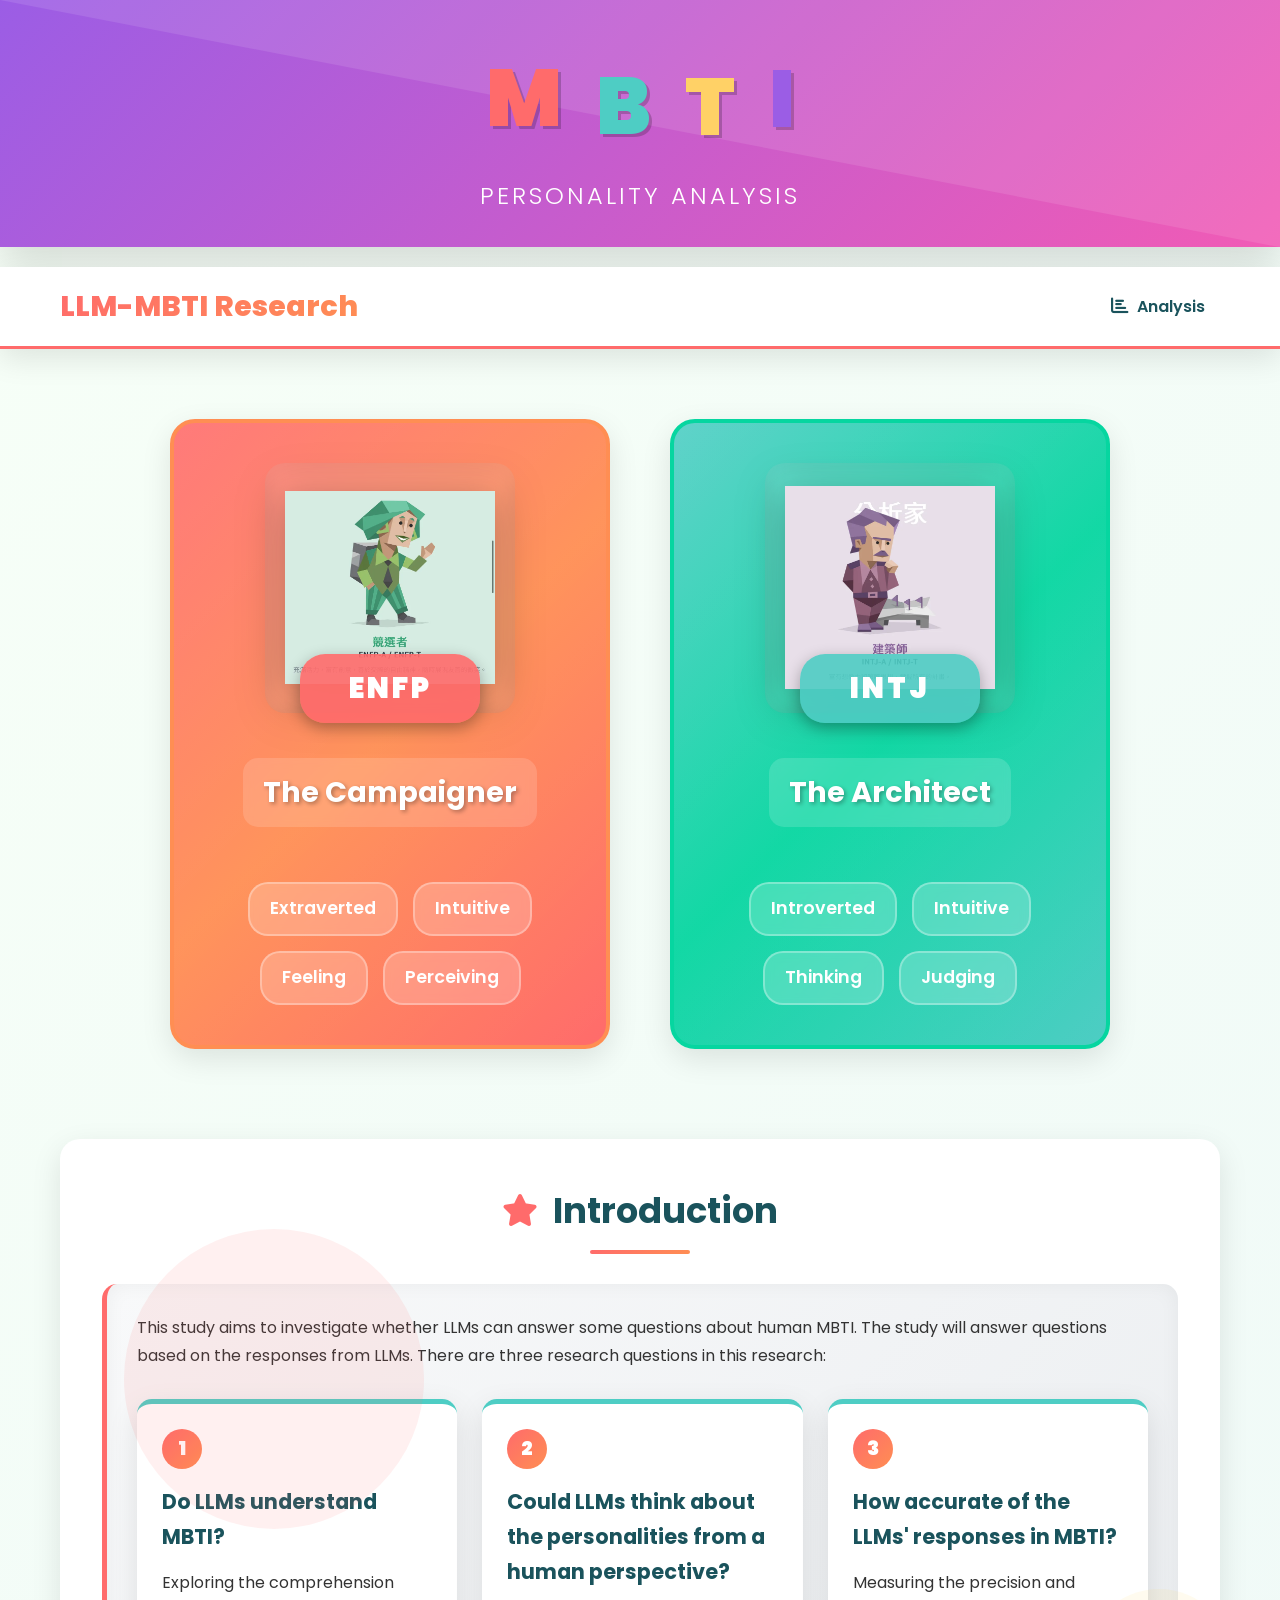
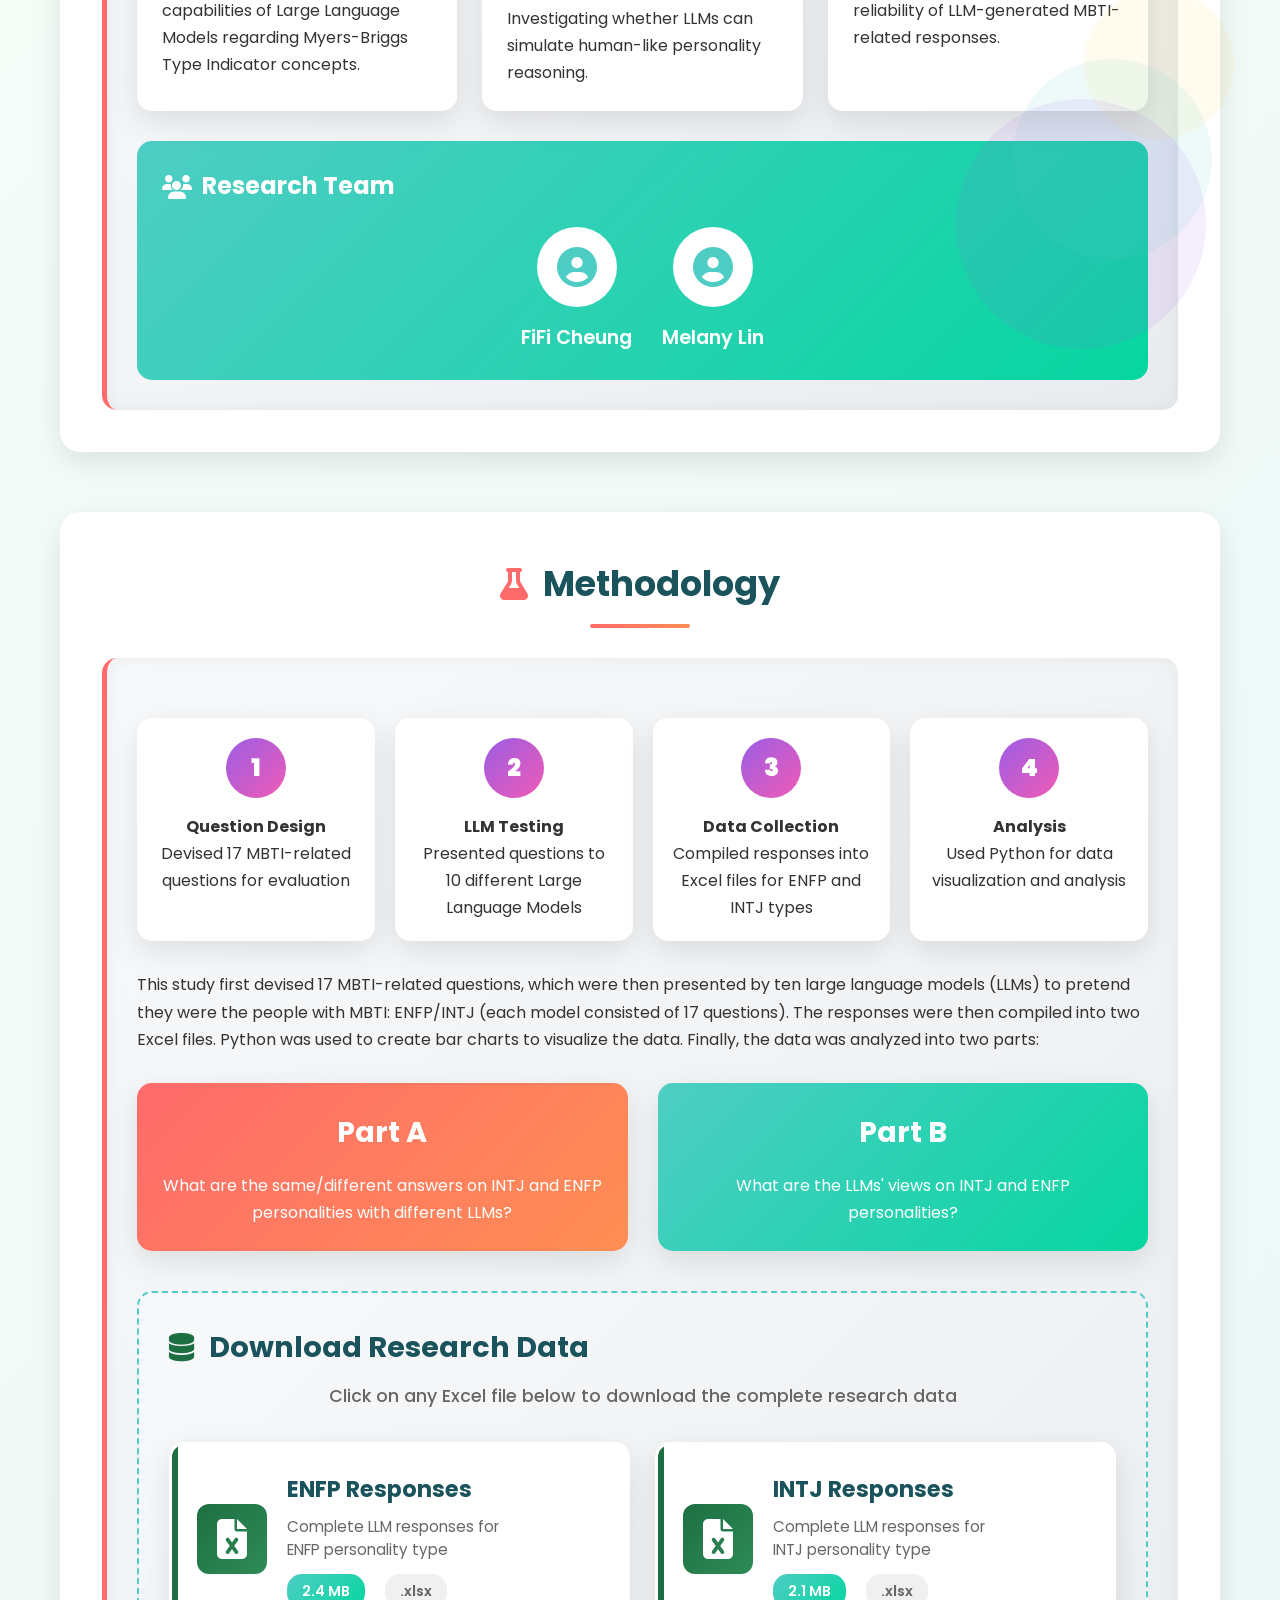
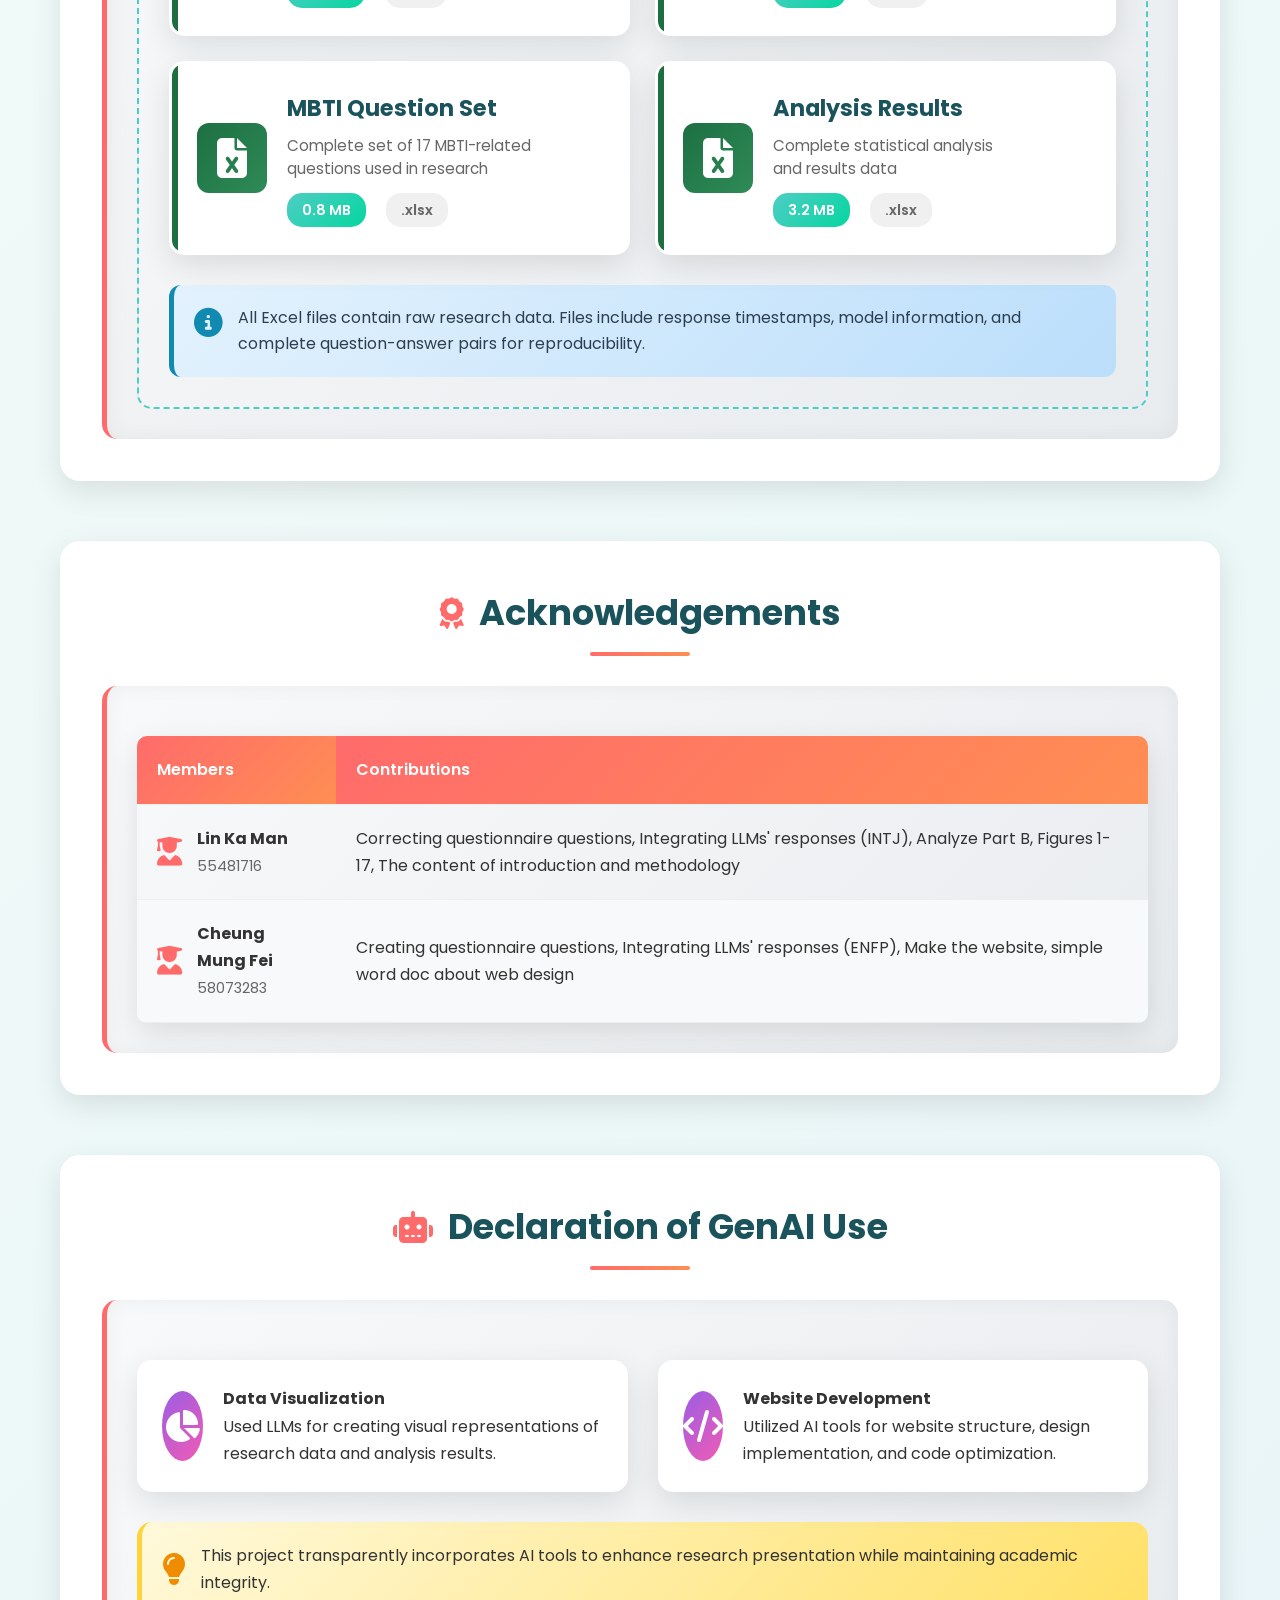
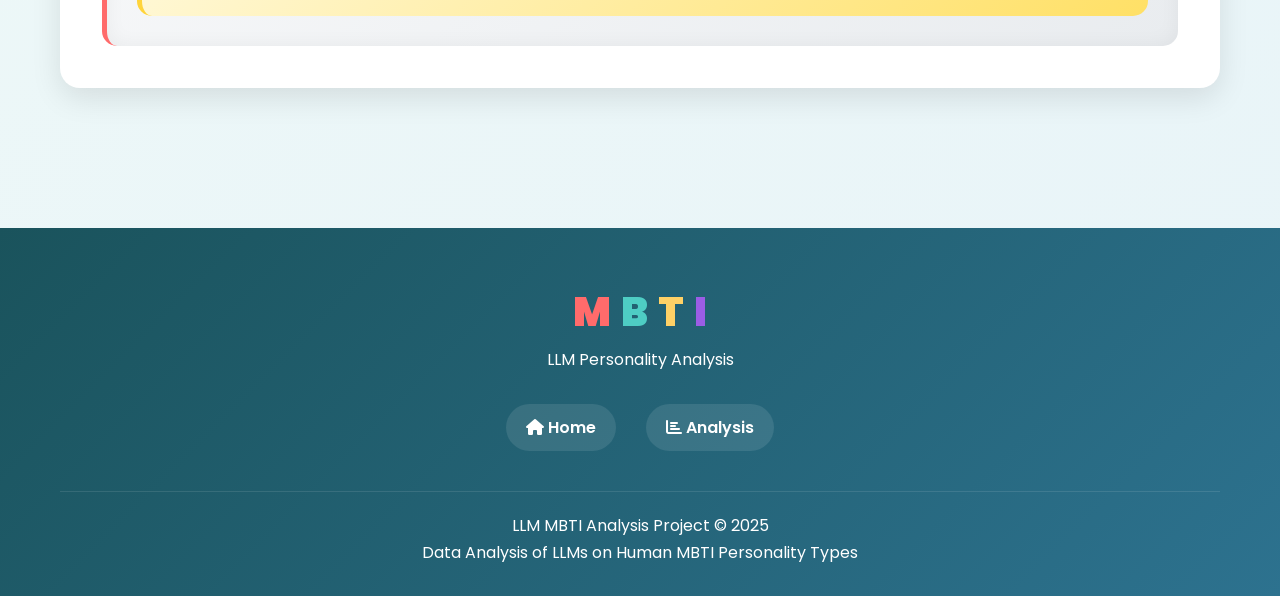
==== commit d76d8e91: "Update image paths for personality types" ====
--- a/index.html
+++ b/index.html
@@ -37,7 +37,7 @@
         <div class="personality-type enfp">
             <!-- Replace this with your ENFP image -->
             <div class="type-image-container">
-                <img src="./images/enfp-icon.png" alt="ENFP Icon" class="type-image">
+                <img src="./enfp-icon.png" alt="ENFP Icon" class="type-image">
                 <div class="type-label">ENFP</div>
             </div>
             <div class="type-desc">The Campaigner</div>
@@ -51,7 +51,7 @@
         <div class="personality-type intj">
             <!-- Replace this with your INTJ image -->
             <div class="type-image-container">
-                <img src="./images/intj-icon.png" alt="INTJ Icon" class="type-image">
+                <img src="./intj-icon.png" alt="INTJ Icon" class="type-image">
                 <div class="type-label">INTJ</div>
             </div>
             <div class="type-desc">The Architect</div>
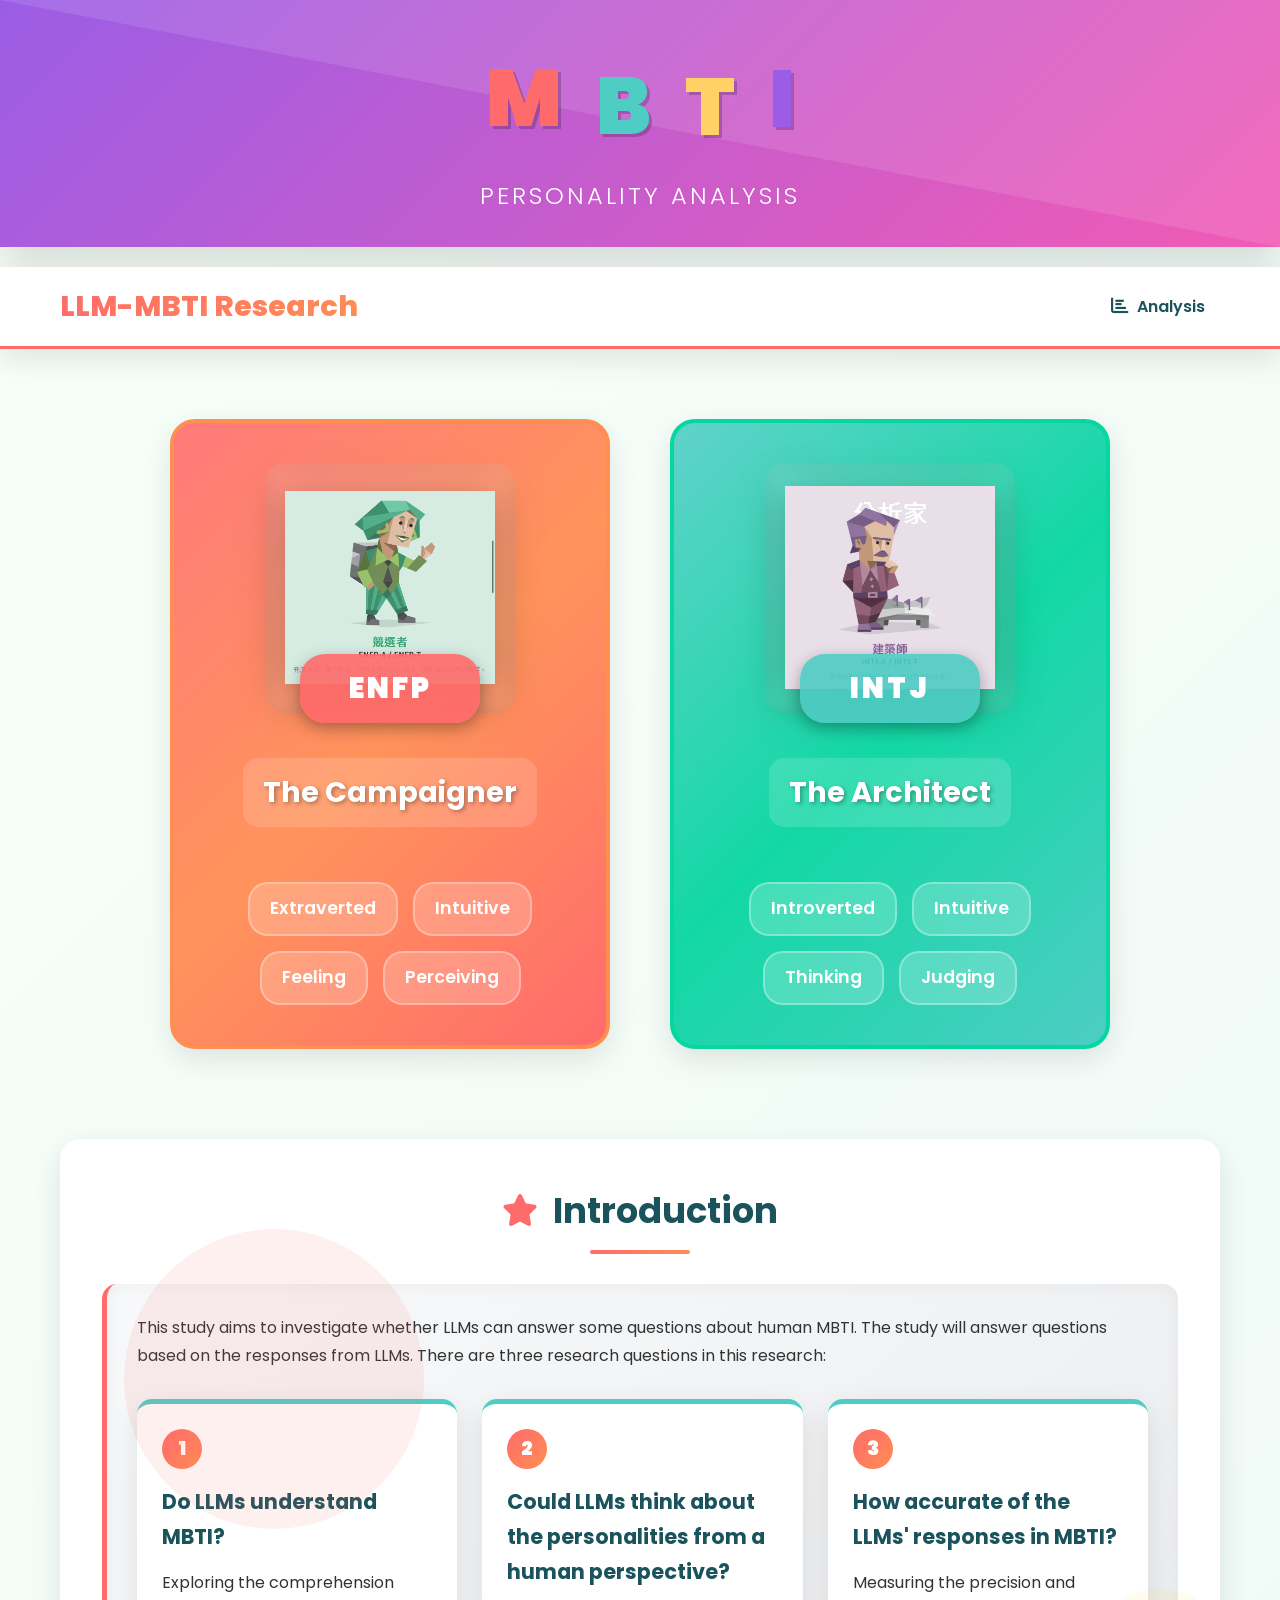
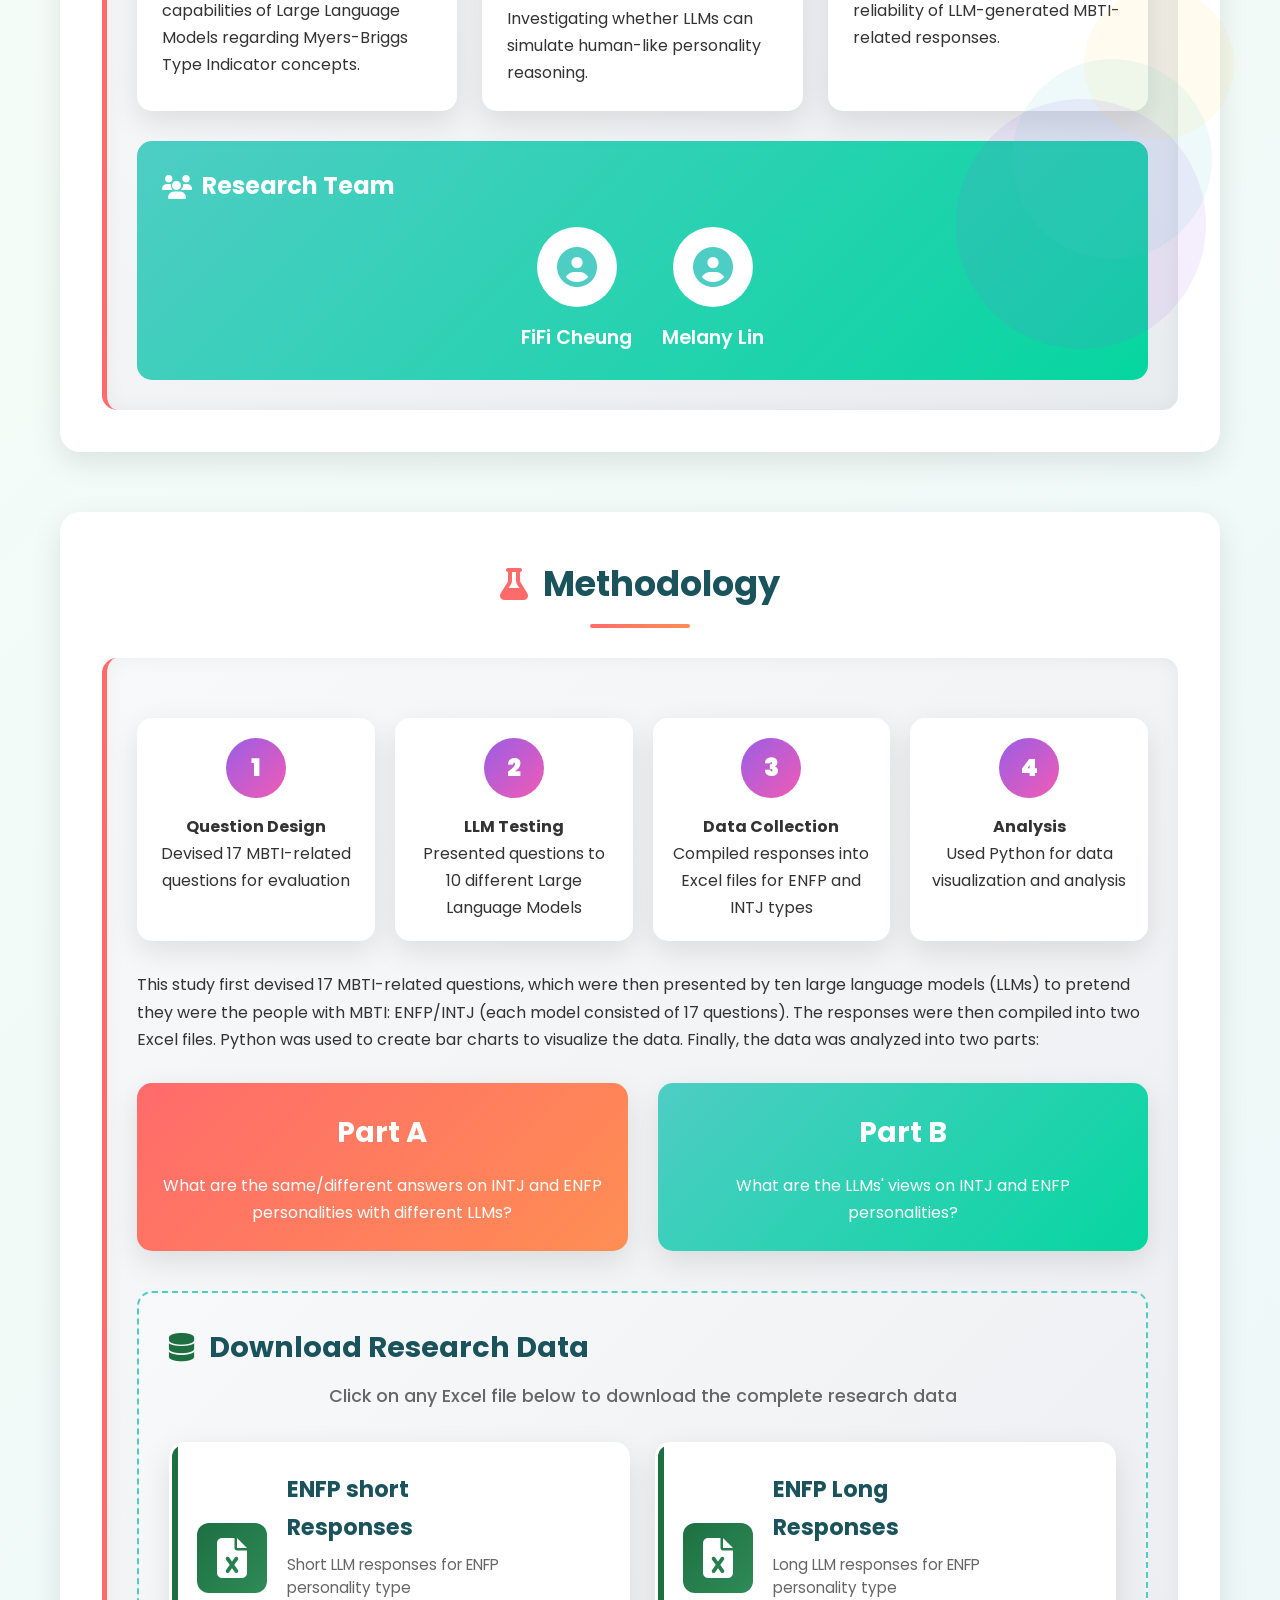
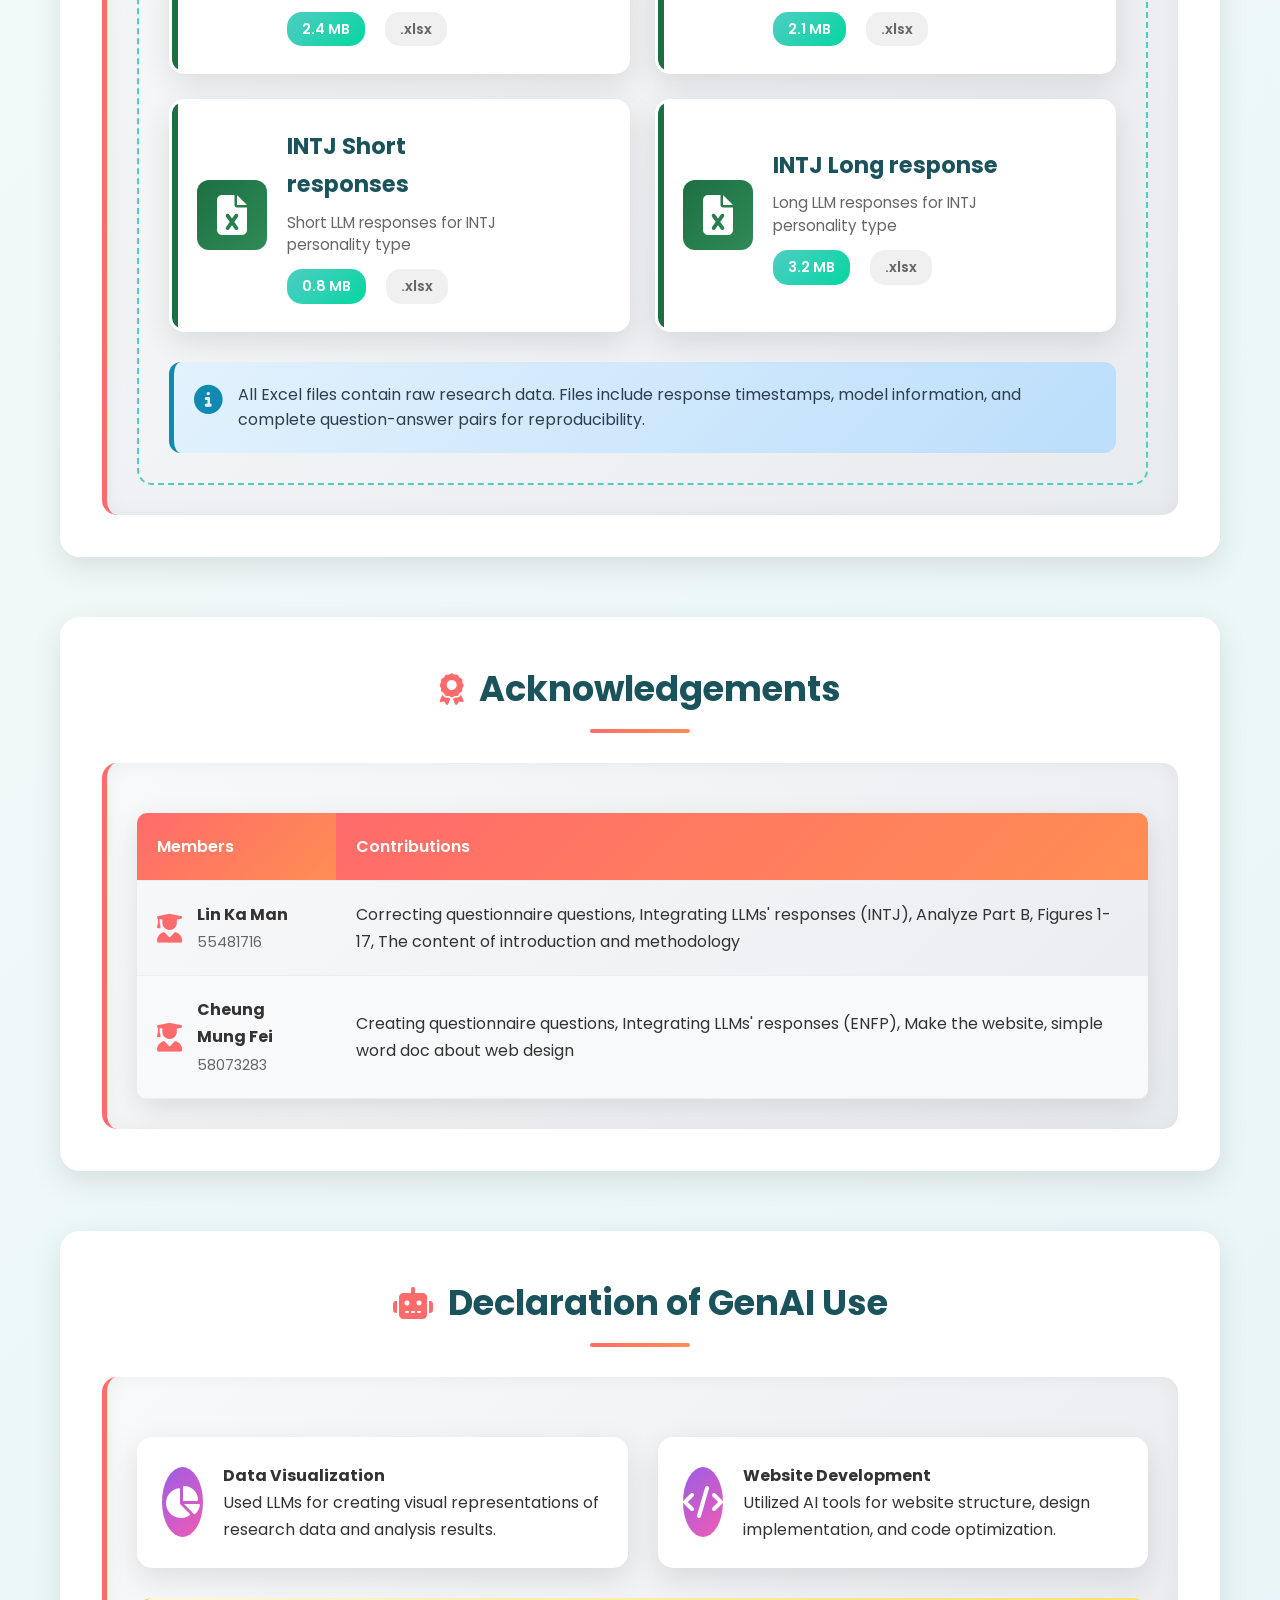
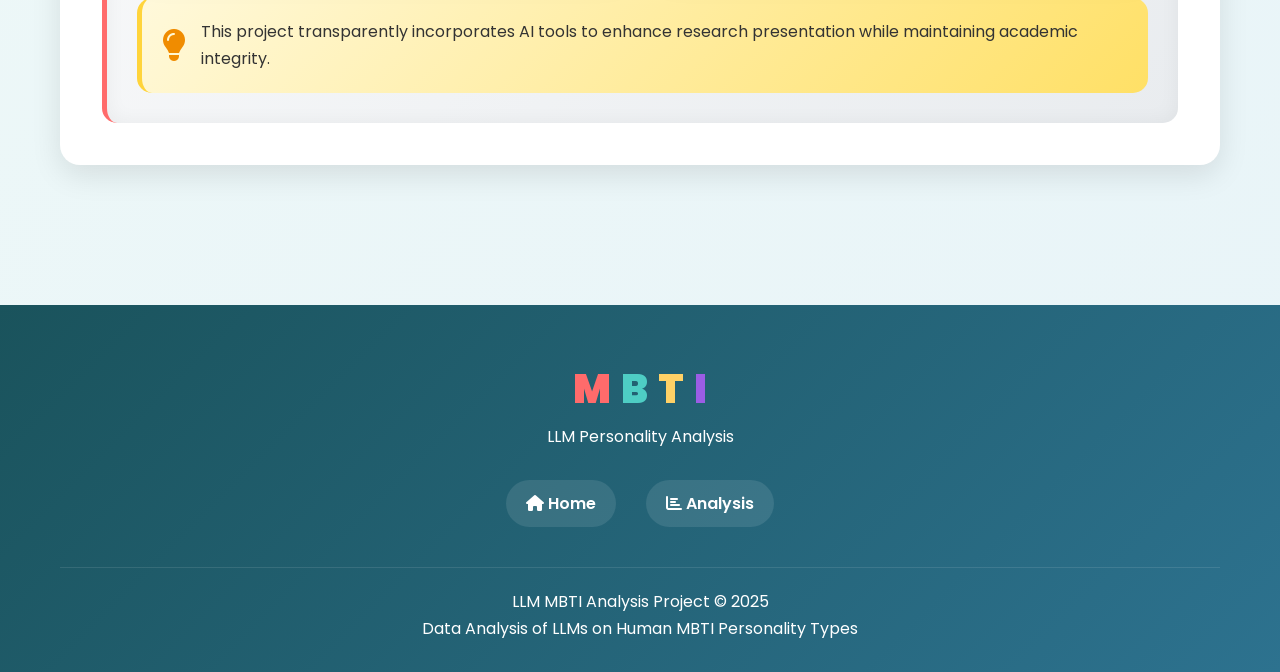
==== commit d6cec1d6: "Update content for ENFP and INTJ sections" ====
--- a/index.html
+++ b/index.html
@@ -168,8 +168,8 @@
                                 <i class="fas fa-file-excel"></i>
                             </div>
                             <div class="excel-content">
-                                <h4>ENFP Responses</h4>
-                                <p>Complete LLM responses for ENFP personality type</p>
+                                <h4>ENFP short Responses</h4>
+                                <p>Short LLM responses for ENFP personality type</p>
                                 <div class="file-details">
                                     <span class="file-size">2.4 MB</span>
                                     <span class="file-type">.xlsx</span>
@@ -186,8 +186,8 @@
                                 <i class="fas fa-file-excel"></i>
                             </div>
                             <div class="excel-content">
-                                <h4>INTJ Responses</h4>
-                                <p>Complete LLM responses for INTJ personality type</p>
+                                <h4>ENFP Long Responses</h4>
+                                <p>Long LLM responses for ENFP personality type</p>
                                 <div class="file-details">
                                     <span class="file-size">2.1 MB</span>
                                     <span class="file-type">.xlsx</span>
@@ -204,8 +204,8 @@
                                 <i class="fas fa-file-excel"></i>
                             </div>
                             <div class="excel-content">
-                                <h4>MBTI Question Set</h4>
-                                <p>Complete set of 17 MBTI-related questions used in research</p>
+                                <h4>INTJ Short responses</h4>
+                                <p>Short LLM responses for INTJ personality type</p>
                                 <div class="file-details">
                                     <span class="file-size">0.8 MB</span>
                                     <span class="file-type">.xlsx</span>
@@ -222,8 +222,8 @@
                                 <i class="fas fa-file-excel"></i>
                             </div>
                             <div class="excel-content">
-                                <h4>Analysis Results</h4>
-                                <p>Complete statistical analysis and results data</p>
+                                <h4>INTJ Long response</h4>
+                                <p>Long LLM responses for INTJ personality type</p>
                                 <div class="file-details">
                                     <span class="file-size">3.2 MB</span>
                                     <span class="file-type">.xlsx</span>
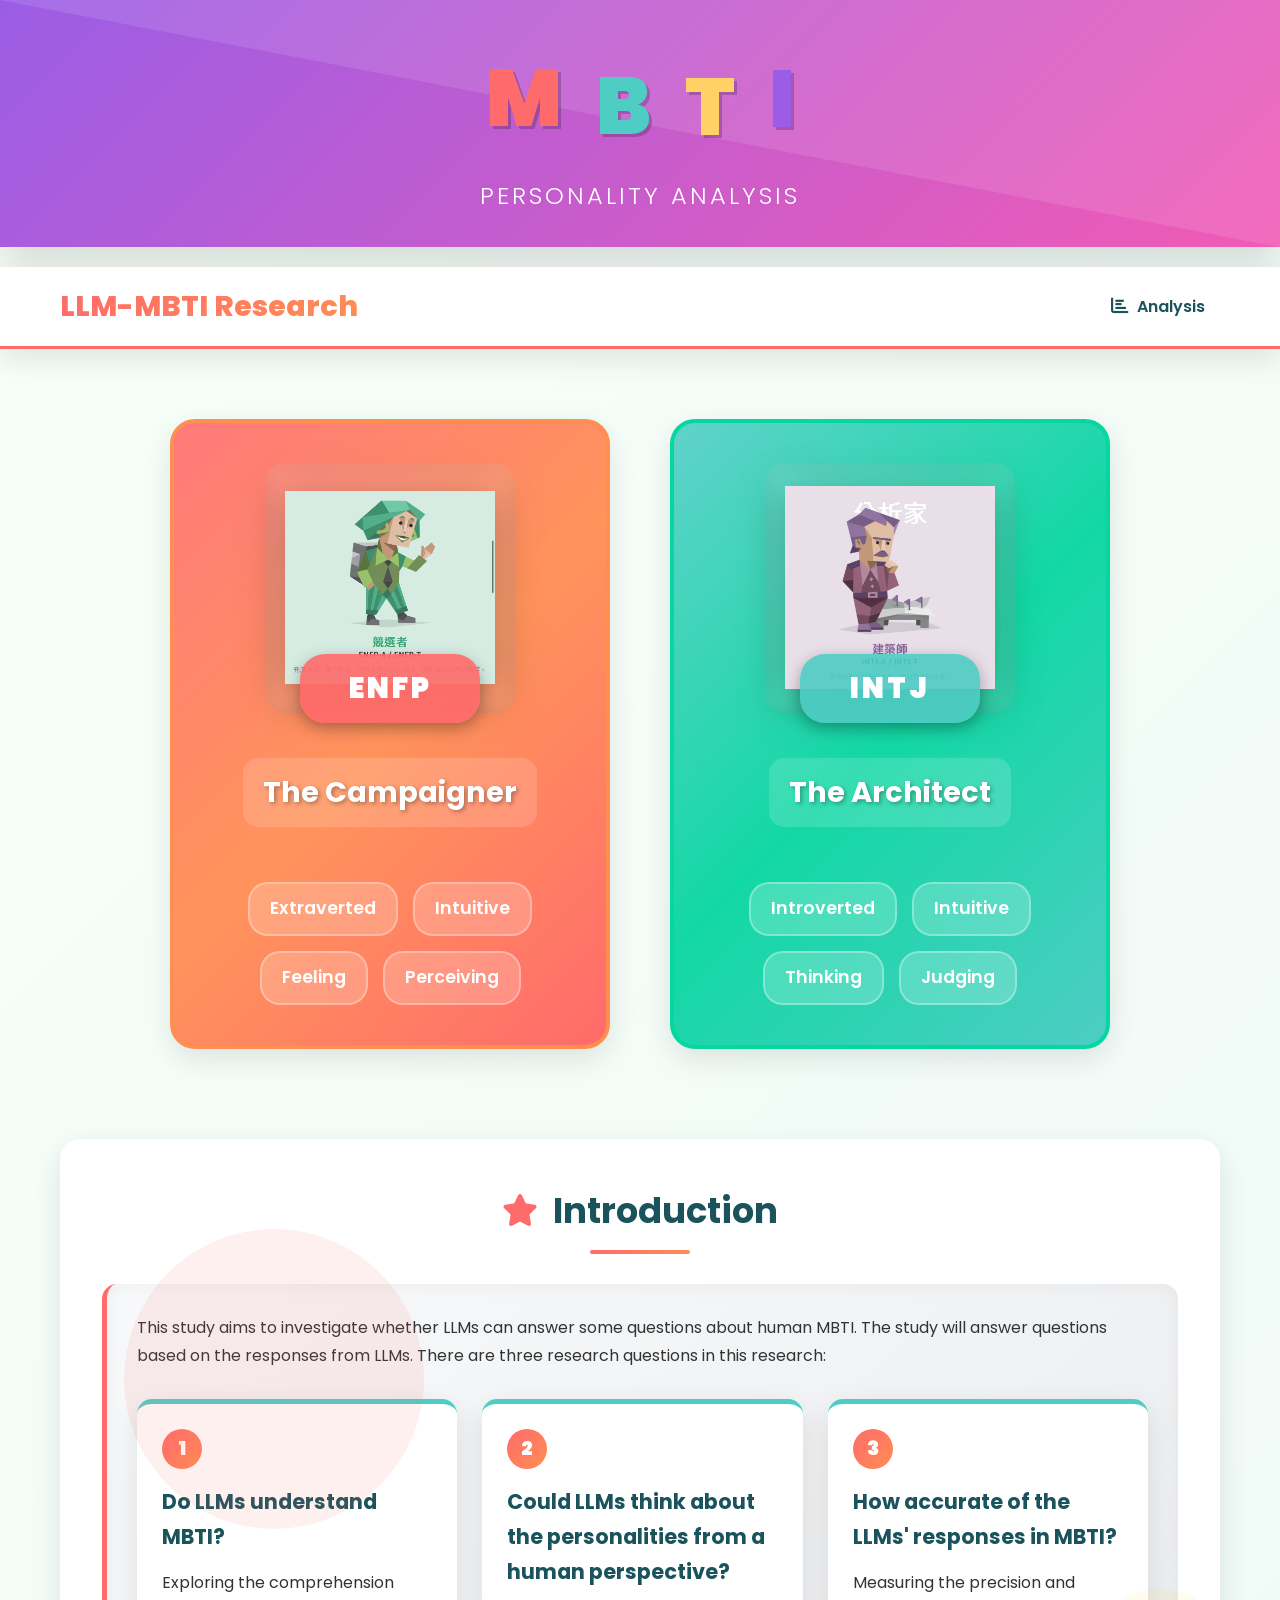
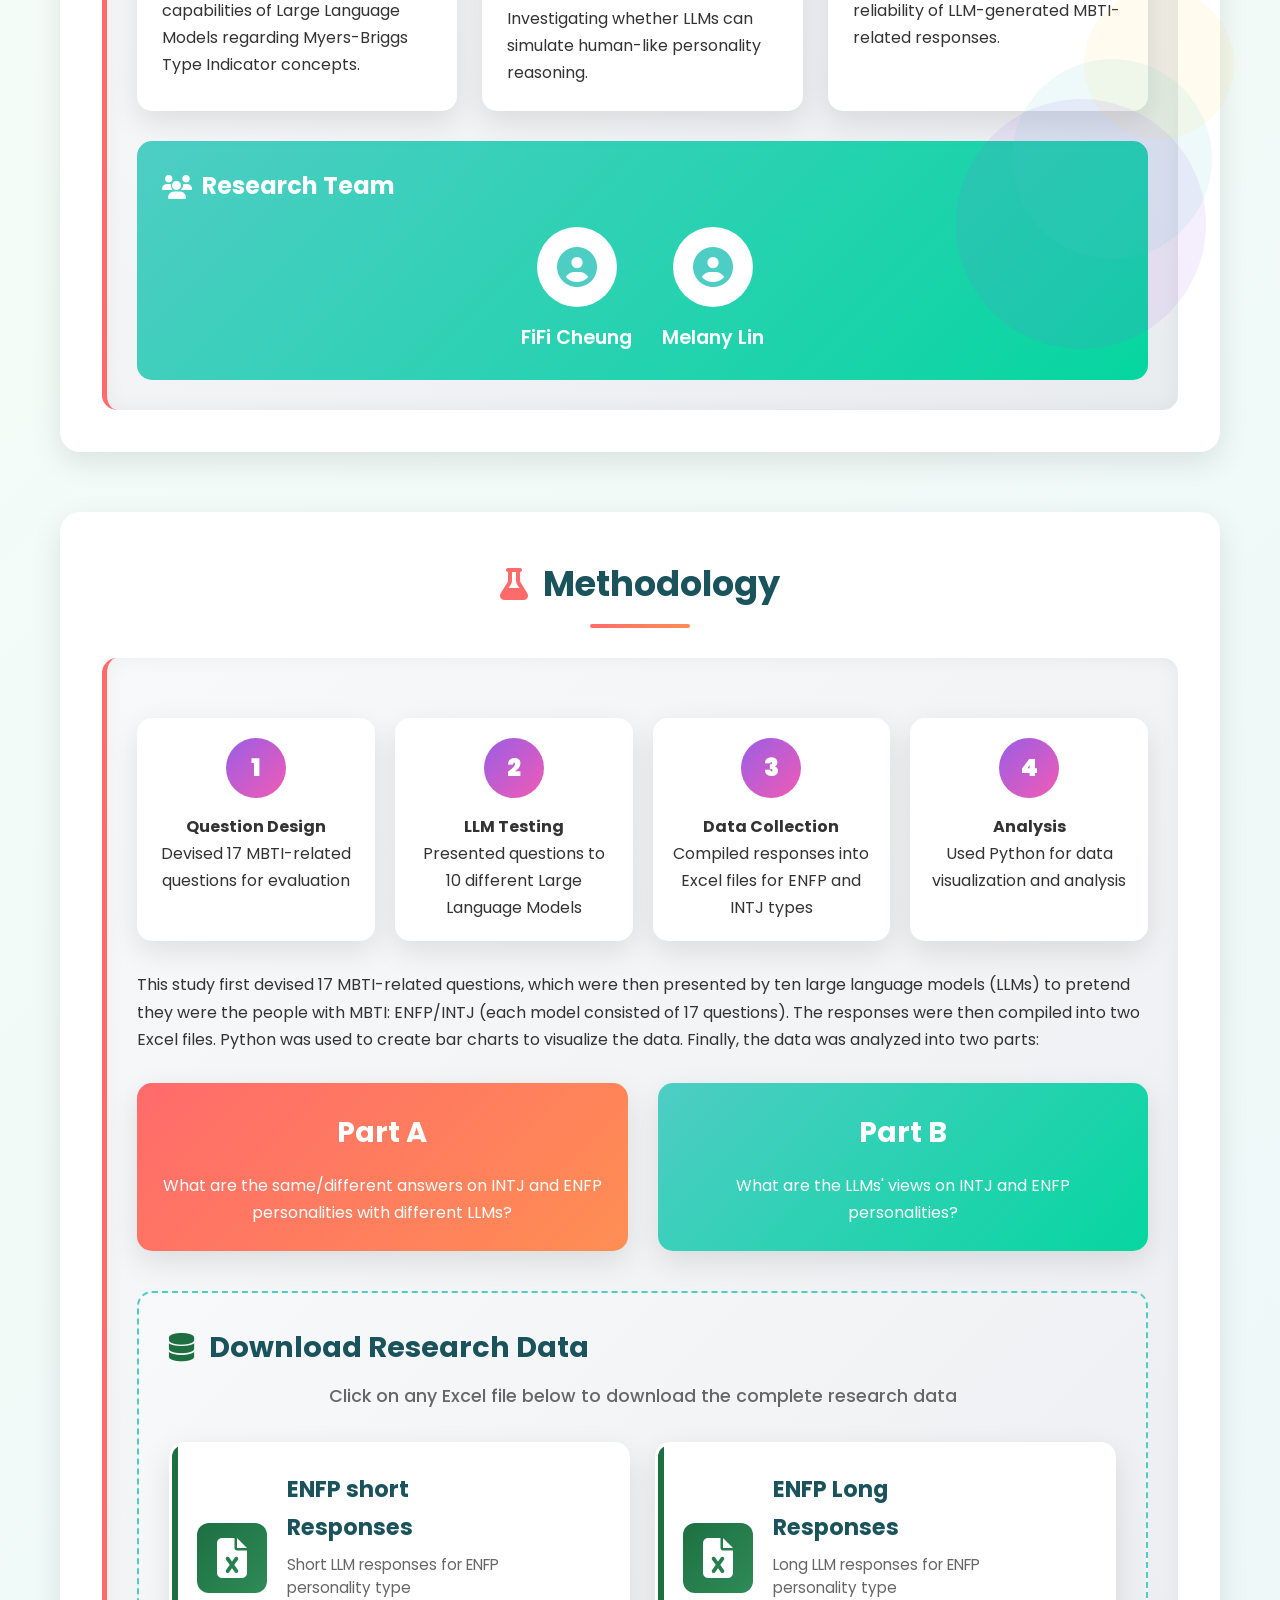
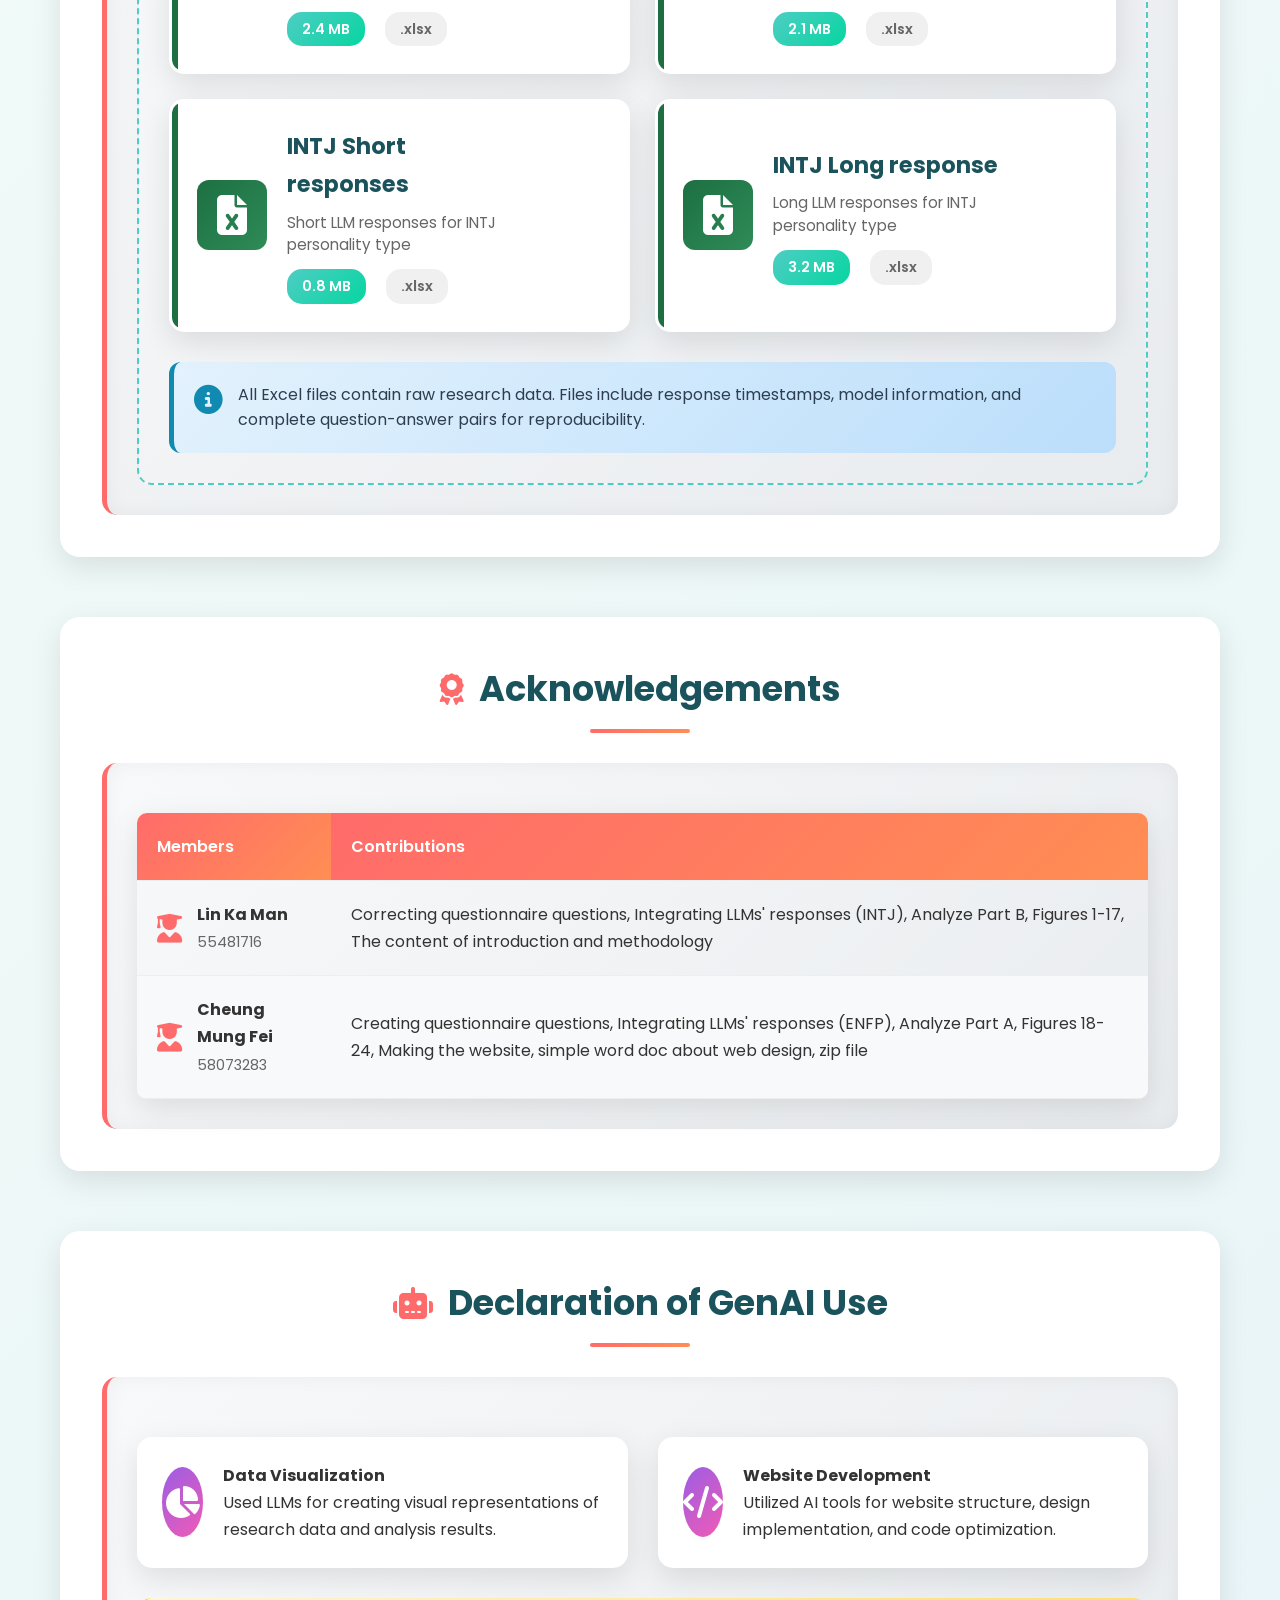
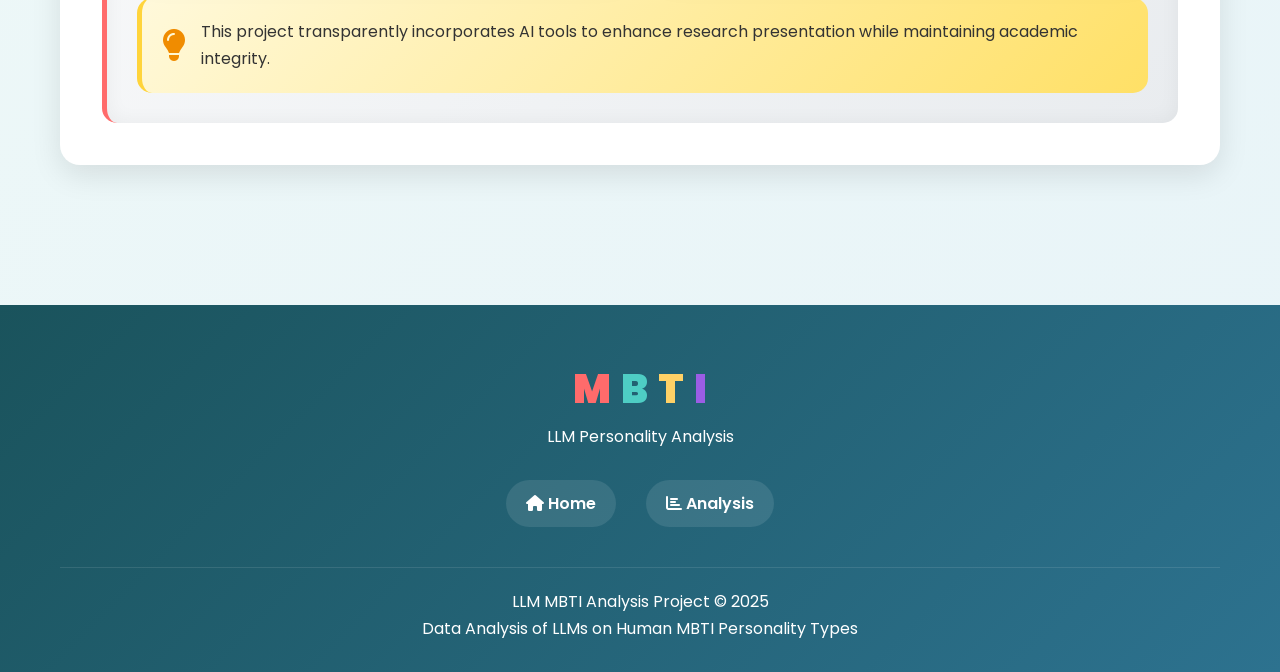
==== commit 9cb14669: "Update index.html" ====
--- a/index.html
+++ b/index.html
@@ -279,7 +279,7 @@
                                     </div>
                                 </div>
                             </td>
-                            <td>Creating questionnaire questions, Integrating LLMs' responses (ENFP), Make the website, simple word doc about web design</td>
+                            <td>Creating questionnaire questions, Integrating LLMs' responses (ENFP), Analyze Part A, Figures 18-24, Making the website, simple word doc about web design, zip file</td>
                         </tr>
                     </tbody>
                 </table>
